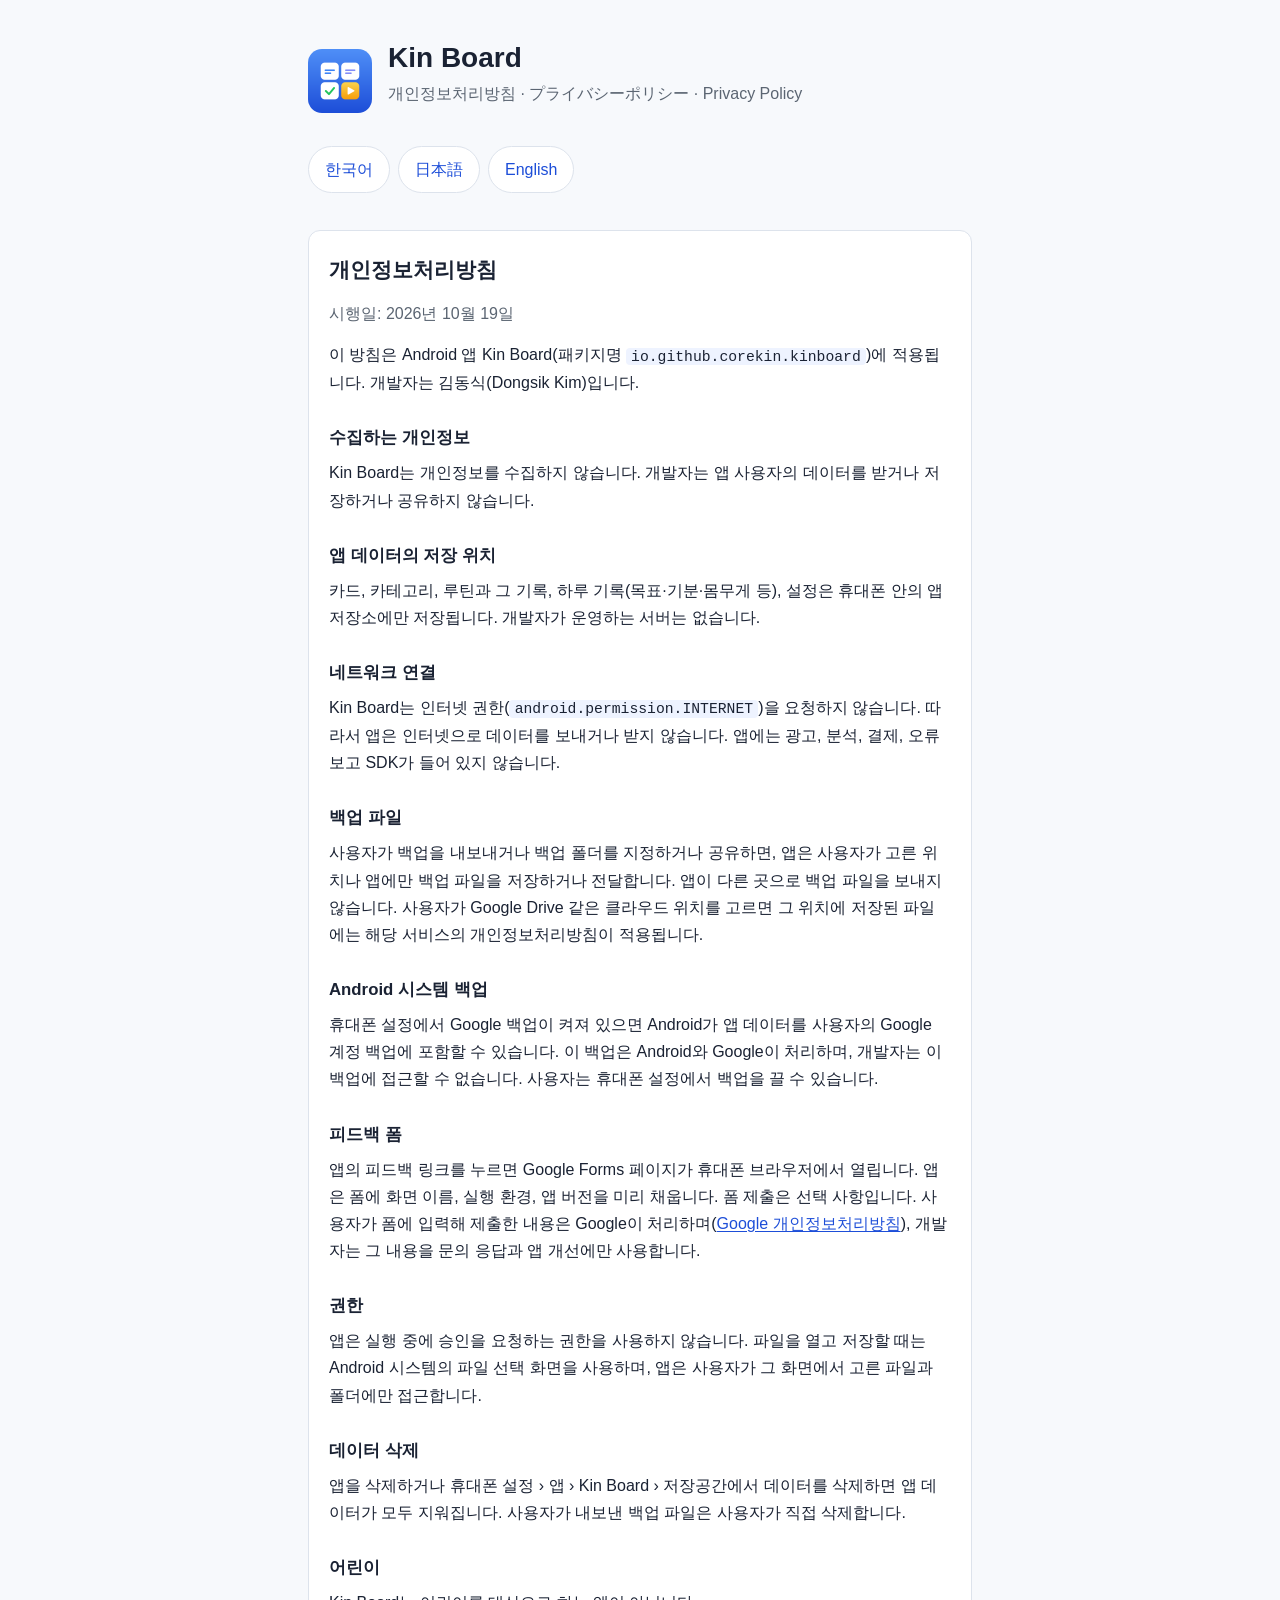
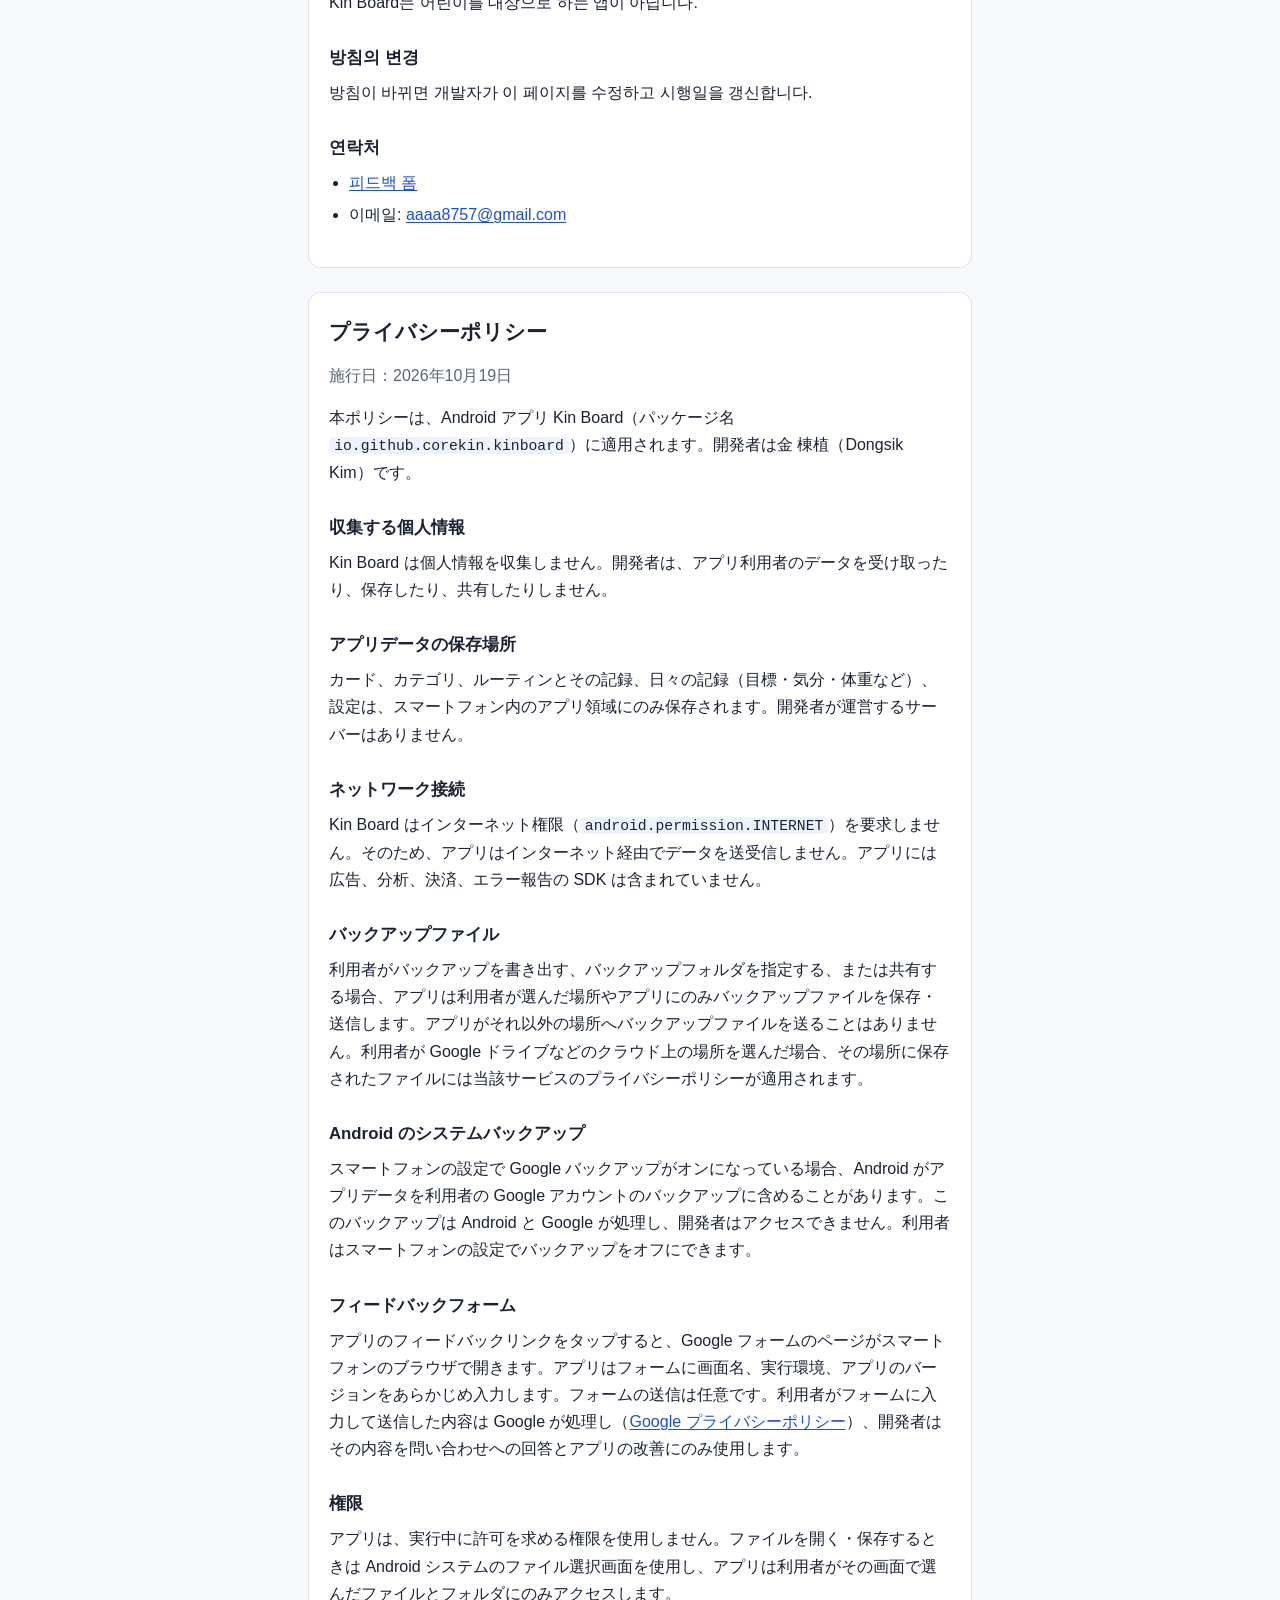
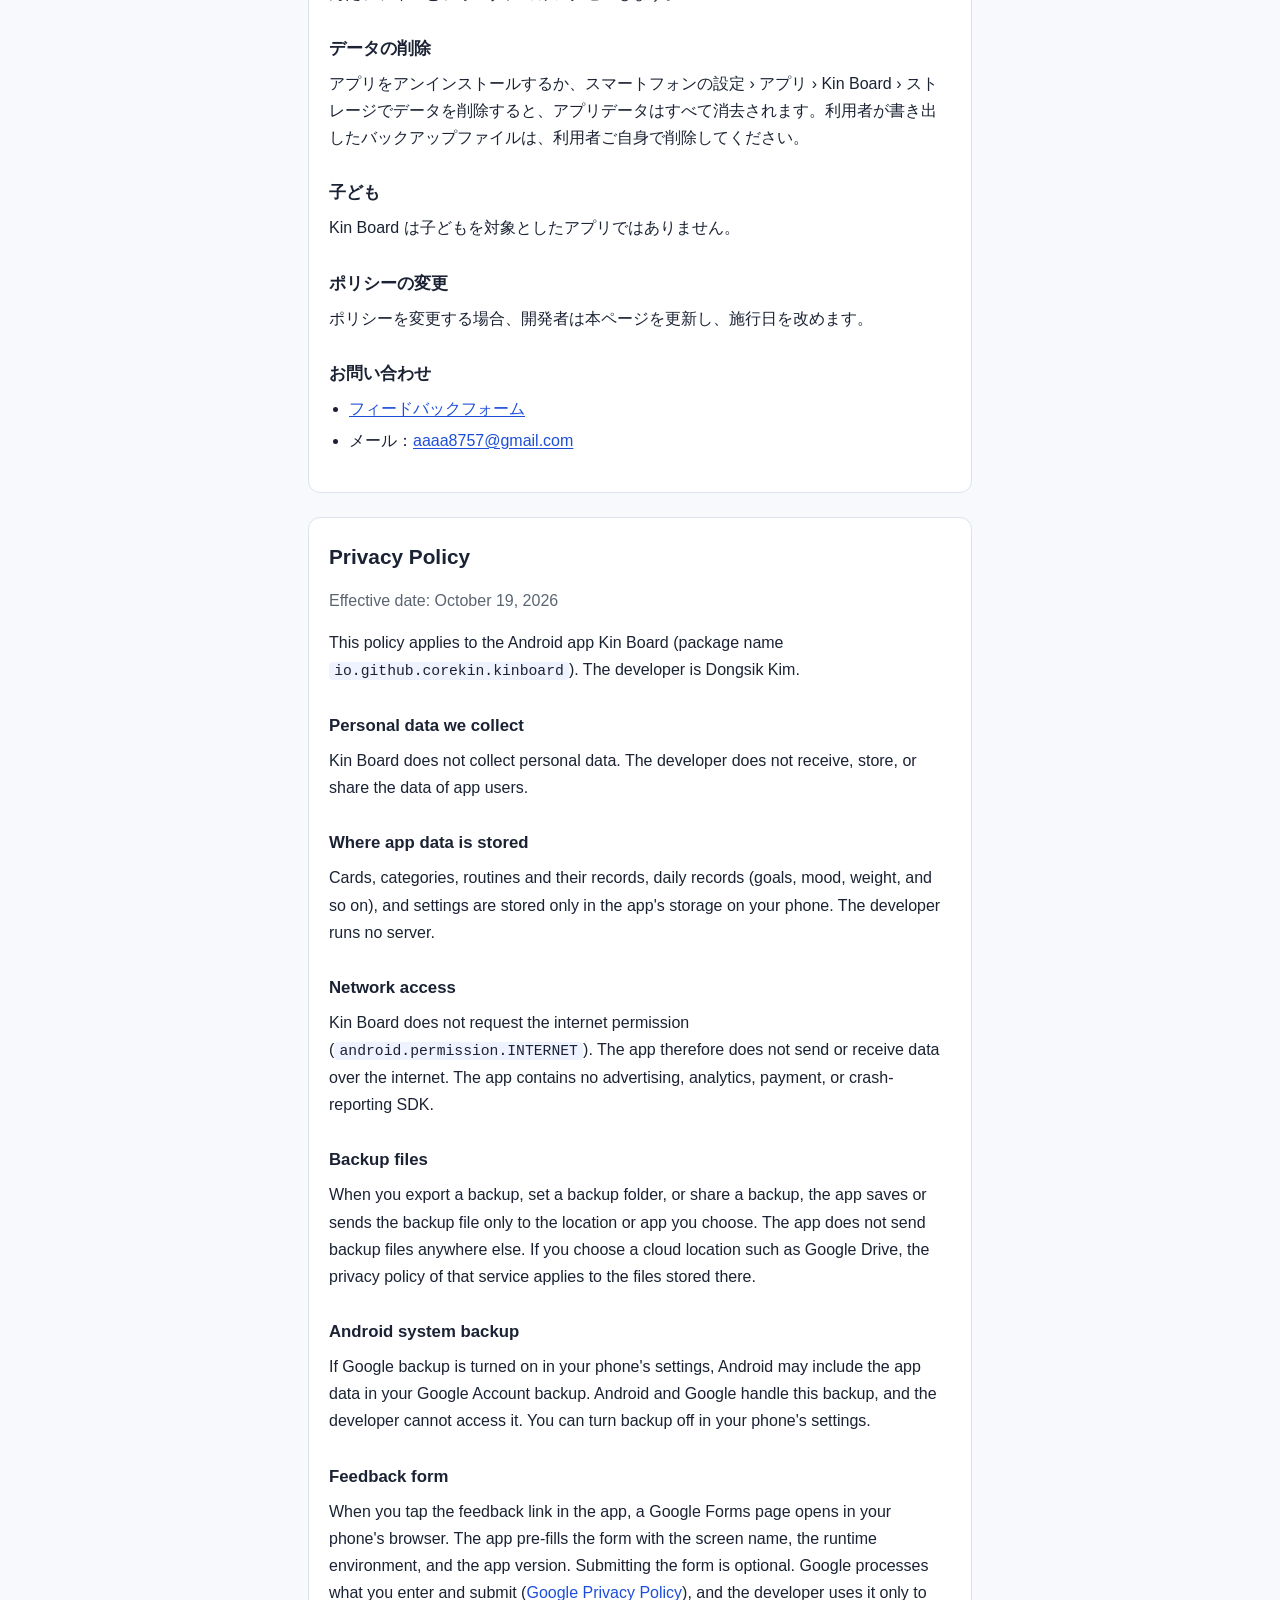
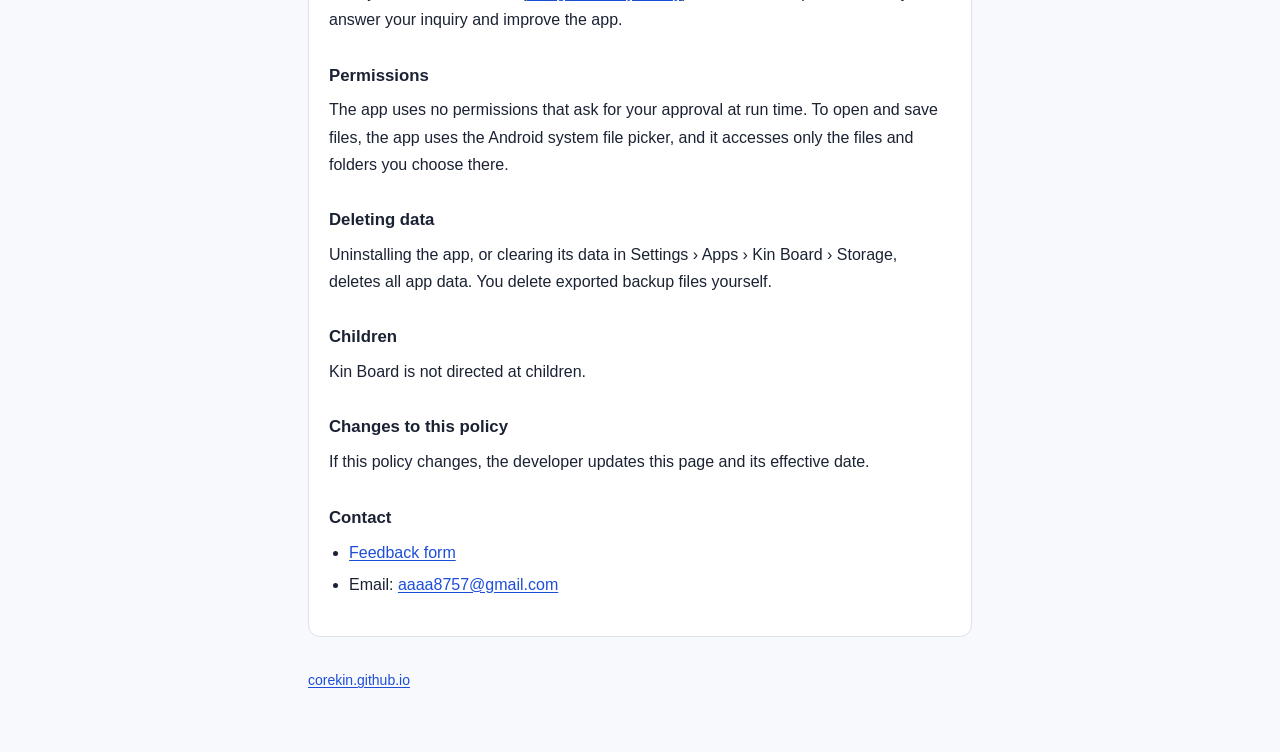
==== kinboard/privacy/index.html @ d9861adb "feat: 소개 페이지와 Kin Board 개인정보처리방침 추가" ====
<!doctype html>
<html lang="ko">
<head>
  <meta charset="utf-8">
  <meta name="viewport" content="width=device-width, initial-scale=1">
  <title>Kin Board 개인정보처리방침 · プライバシーポリシー · Privacy Policy</title>
  <meta name="description" content="Kin Board Android 앱의 개인정보처리방침. Kin Board は個人情報を収集しません。Kin Board does not collect personal data.">
  <link rel="icon" href="../icon.png" type="image/png">
  <link rel="stylesheet" href="../../assets/style.css">
</head>
<body>
<main>
  <div class="header">
    <img src="../icon.png" alt="" width="64" height="64">
    <div>
      <h1>Kin Board</h1>
      <p class="muted">개인정보처리방침 · プライバシーポリシー · Privacy Policy</p>
    </div>
  </div>

  <nav aria-label="Language">
    <ul class="lang-nav">
      <li><a href="#ko" lang="ko">한국어</a></li>
      <li><a href="#ja" lang="ja">日本語</a></li>
      <li><a href="#en" lang="en">English</a></li>
    </ul>
  </nav>

  <!-- 한국어 -->
  <section id="ko" lang="ko" class="card" aria-labelledby="ko-title">
    <h2 id="ko-title">개인정보처리방침</h2>
    <p class="muted">시행일: 2026년 10월 19일</p>
    <p>이 방침은 Android 앱 Kin Board(패키지명 <code>io.github.corekin.kinboard</code>)에 적용됩니다. 개발자는 김동식(Dongsik Kim)입니다.</p>

    <h3>수집하는 개인정보</h3>
    <p>Kin Board는 개인정보를 수집하지 않습니다. 개발자는 앱 사용자의 데이터를 받거나 저장하거나 공유하지 않습니다.</p>

    <h3>앱 데이터의 저장 위치</h3>
    <p>카드, 카테고리, 루틴과 그 기록, 하루 기록(목표·기분·몸무게 등), 설정은 휴대폰 안의 앱 저장소에만 저장됩니다. 개발자가 운영하는 서버는 없습니다.</p>

    <h3>네트워크 연결</h3>
    <p>Kin Board는 인터넷 권한(<code>android.permission.INTERNET</code>)을 요청하지 않습니다. 따라서 앱은 인터넷으로 데이터를 보내거나 받지 않습니다. 앱에는 광고, 분석, 결제, 오류 보고 SDK가 들어 있지 않습니다.</p>

    <h3>백업 파일</h3>
    <p>사용자가 백업을 내보내거나 백업 폴더를 지정하거나 공유하면, 앱은 사용자가 고른 위치나 앱에만 백업 파일을 저장하거나 전달합니다. 앱이 다른 곳으로 백업 파일을 보내지 않습니다. 사용자가 Google Drive 같은 클라우드 위치를 고르면 그 위치에 저장된 파일에는 해당 서비스의 개인정보처리방침이 적용됩니다.</p>

    <h3>Android 시스템 백업</h3>
    <p>휴대폰 설정에서 Google 백업이 켜져 있으면 Android가 앱 데이터를 사용자의 Google 계정 백업에 포함할 수 있습니다. 이 백업은 Android와 Google이 처리하며, 개발자는 이 백업에 접근할 수 없습니다. 사용자는 휴대폰 설정에서 백업을 끌 수 있습니다.</p>

    <h3>피드백 폼</h3>
    <p>앱의 피드백 링크를 누르면 Google Forms 페이지가 휴대폰 브라우저에서 열립니다. 앱은 폼에 화면 이름, 실행 환경, 앱 버전을 미리 채웁니다. 폼 제출은 선택 사항입니다. 사용자가 폼에 입력해 제출한 내용은 Google이 처리하며(<a href="https://policies.google.com/privacy?hl=ko">Google 개인정보처리방침</a>), 개발자는 그 내용을 문의 응답과 앱 개선에만 사용합니다.</p>

    <h3>권한</h3>
    <p>앱은 실행 중에 승인을 요청하는 권한을 사용하지 않습니다. 파일을 열고 저장할 때는 Android 시스템의 파일 선택 화면을 사용하며, 앱은 사용자가 그 화면에서 고른 파일과 폴더에만 접근합니다.</p>

    <h3>데이터 삭제</h3>
    <p>앱을 삭제하거나 휴대폰 설정 › 앱 › Kin Board › 저장공간에서 데이터를 삭제하면 앱 데이터가 모두 지워집니다. 사용자가 내보낸 백업 파일은 사용자가 직접 삭제합니다.</p>

    <h3>어린이</h3>
    <p>Kin Board는 어린이를 대상으로 하는 앱이 아닙니다.</p>

    <h3>방침의 변경</h3>
    <p>방침이 바뀌면 개발자가 이 페이지를 수정하고 시행일을 갱신합니다.</p>

    <h3>연락처</h3>
    <ul>
      <li><a href="https://docs.google.com/forms/d/e/1FAIpQLSeiBFjtlhcaIWv4S1FbxVKubT2JZMZTkEMV3D51VIZy5D1zAQ/viewform">피드백 폼</a></li>
      <li>이메일: <a href="mailto:aaaa8757@gmail.com">aaaa8757@gmail.com</a></li>
    </ul>
  </section>

  <!-- 日本語 -->
  <section id="ja" lang="ja" class="card" aria-labelledby="ja-title">
    <h2 id="ja-title">プライバシーポリシー</h2>
    <p class="muted">施行日：2026年10月19日</p>
    <p>本ポリシーは、Android アプリ Kin Board（パッケージ名 <code>io.github.corekin.kinboard</code>）に適用されます。開発者は金 棟植（Dongsik Kim）です。</p>

    <h3>収集する個人情報</h3>
    <p>Kin Board は個人情報を収集しません。開発者は、アプリ利用者のデータを受け取ったり、保存したり、共有したりしません。</p>

    <h3>アプリデータの保存場所</h3>
    <p>カード、カテゴリ、ルーティンとその記録、日々の記録（目標・気分・体重など）、設定は、スマートフォン内のアプリ領域にのみ保存されます。開発者が運営するサーバーはありません。</p>

    <h3>ネットワーク接続</h3>
    <p>Kin Board はインターネット権限（<code>android.permission.INTERNET</code>）を要求しません。そのため、アプリはインターネット経由でデータを送受信しません。アプリには広告、分析、決済、エラー報告の SDK は含まれていません。</p>

    <h3>バックアップファイル</h3>
    <p>利用者がバックアップを書き出す、バックアップフォルダを指定する、または共有する場合、アプリは利用者が選んだ場所やアプリにのみバックアップファイルを保存・送信します。アプリがそれ以外の場所へバックアップファイルを送ることはありません。利用者が Google ドライブなどのクラウド上の場所を選んだ場合、その場所に保存されたファイルには当該サービスのプライバシーポリシーが適用されます。</p>

    <h3>Android のシステムバックアップ</h3>
    <p>スマートフォンの設定で Google バックアップがオンになっている場合、Android がアプリデータを利用者の Google アカウントのバックアップに含めることがあります。このバックアップは Android と Google が処理し、開発者はアクセスできません。利用者はスマートフォンの設定でバックアップをオフにできます。</p>

    <h3>フィードバックフォーム</h3>
    <p>アプリのフィードバックリンクをタップすると、Google フォームのページがスマートフォンのブラウザで開きます。アプリはフォームに画面名、実行環境、アプリのバージョンをあらかじめ入力します。フォームの送信は任意です。利用者がフォームに入力して送信した内容は Google が処理し（<a href="https://policies.google.com/privacy?hl=ja">Google プライバシーポリシー</a>）、開発者はその内容を問い合わせへの回答とアプリの改善にのみ使用します。</p>

    <h3>権限</h3>
    <p>アプリは、実行中に許可を求める権限を使用しません。ファイルを開く・保存するときは Android システムのファイル選択画面を使用し、アプリは利用者がその画面で選んだファイルとフォルダにのみアクセスします。</p>

    <h3>データの削除</h3>
    <p>アプリをアンインストールするか、スマートフォンの設定 › アプリ › Kin Board › ストレージでデータを削除すると、アプリデータはすべて消去されます。利用者が書き出したバックアップファイルは、利用者ご自身で削除してください。</p>

    <h3>子ども</h3>
    <p>Kin Board は子どもを対象としたアプリではありません。</p>

    <h3>ポリシーの変更</h3>
    <p>ポリシーを変更する場合、開発者は本ページを更新し、施行日を改めます。</p>

    <h3>お問い合わせ</h3>
    <ul>
      <li><a href="https://docs.google.com/forms/d/e/1FAIpQLSczFPne2kFOoCJp1mw9e4lbrOm-k9Mgw_s1NN1mNrB_RRFHoA/viewform">フィードバックフォーム</a></li>
      <li>メール：<a href="mailto:aaaa8757@gmail.com">aaaa8757@gmail.com</a></li>
    </ul>
  </section>

  <!-- English -->
  <section id="en" lang="en" class="card" aria-labelledby="en-title">
    <h2 id="en-title">Privacy Policy</h2>
    <p class="muted">Effective date: October 19, 2026</p>
    <p>This policy applies to the Android app Kin Board (package name <code>io.github.corekin.kinboard</code>). The developer is Dongsik Kim.</p>

    <h3>Personal data we collect</h3>
    <p>Kin Board does not collect personal data. The developer does not receive, store, or share the data of app users.</p>

    <h3>Where app data is stored</h3>
    <p>Cards, categories, routines and their records, daily records (goals, mood, weight, and so on), and settings are stored only in the app's storage on your phone. The developer runs no server.</p>

    <h3>Network access</h3>
    <p>Kin Board does not request the internet permission (<code>android.permission.INTERNET</code>). The app therefore does not send or receive data over the internet. The app contains no advertising, analytics, payment, or crash-reporting SDK.</p>

    <h3>Backup files</h3>
    <p>When you export a backup, set a backup folder, or share a backup, the app saves or sends the backup file only to the location or app you choose. The app does not send backup files anywhere else. If you choose a cloud location such as Google Drive, the privacy policy of that service applies to the files stored there.</p>

    <h3>Android system backup</h3>
    <p>If Google backup is turned on in your phone's settings, Android may include the app data in your Google Account backup. Android and Google handle this backup, and the developer cannot access it. You can turn backup off in your phone's settings.</p>

    <h3>Feedback form</h3>
    <p>When you tap the feedback link in the app, a Google Forms page opens in your phone's browser. The app pre-fills the form with the screen name, the runtime environment, and the app version. Submitting the form is optional. Google processes what you enter and submit (<a href="https://policies.google.com/privacy?hl=en">Google Privacy Policy</a>), and the developer uses it only to answer your inquiry and improve the app.</p>

    <h3>Permissions</h3>
    <p>The app uses no permissions that ask for your approval at run time. To open and save files, the app uses the Android system file picker, and it accesses only the files and folders you choose there.</p>

    <h3>Deleting data</h3>
    <p>Uninstalling the app, or clearing its data in Settings › Apps › Kin Board › Storage, deletes all app data. You delete exported backup files yourself.</p>

    <h3>Children</h3>
    <p>Kin Board is not directed at children.</p>

    <h3>Changes to this policy</h3>
    <p>If this policy changes, the developer updates this page and its effective date.</p>

    <h3>Contact</h3>
    <ul>
      <li><a href="https://docs.google.com/forms/d/e/1FAIpQLSff7DGyqp_efyVPAy9jQ1seKh8NtRfLIDvKUKeZZEjJ_sYDdg/viewform">Feedback form</a></li>
      <li>Email: <a href="mailto:aaaa8757@gmail.com">aaaa8757@gmail.com</a></li>
    </ul>
  </section>

  <footer>
    <a href="../../">corekin.github.io</a>
  </footer>
</main>
</body>
</html>
---- assets/style.css ----
/* corekin.github.io 공통 스타일. 외부 폰트·스크립트 없이 시스템 폰트만 쓴다. */
:root {
  --bg: #f7f9fc;
  --surface: #ffffff;
  --text: #1a2233;
  --muted: #5b6572;
  --line: #dde3ec;
  --brand: #1d4ed8;
  --brand-soft: #eef3ff;
  color-scheme: light dark;
}

@media (prefers-color-scheme: dark) {
  :root {
    --bg: #0a1222;
    --surface: #152039;
    --text: #e6ebf5;
    --muted: #a3afc2;
    --line: #24324f;
    --brand: #93b4ff;
    --brand-soft: #1b2a4a;
  }
}

* { box-sizing: border-box; }

html { -webkit-text-size-adjust: 100%; }

body {
  margin: 0;
  background: var(--bg);
  color: var(--text);
  font-family: -apple-system, BlinkMacSystemFont, "Segoe UI", "Apple SD Gothic Neo", "Noto Sans KR",
    "Hiragino Sans", "Noto Sans JP", Roboto, sans-serif;
  font-size: 16px;
  line-height: 1.7;
}

main {
  max-width: 44rem;
  margin: 0 auto;
  padding: 2.5rem 1.25rem 4rem;
}

a { color: var(--brand); text-underline-offset: 0.15em; }
a:focus-visible { outline: 2px solid var(--brand); outline-offset: 2px; border-radius: 2px; }

h1 { font-size: 1.75rem; line-height: 1.3; margin: 0 0 0.25rem; }
h2 { font-size: 1.3rem; line-height: 1.4; margin: 0 0 1rem; }
h3 { font-size: 1.05rem; margin: 1.75rem 0 0.4rem; }
p, ul { margin: 0 0 0.9rem; }
ul { padding-left: 1.25rem; }
li { margin-bottom: 0.3rem; }
code { font-size: 0.92em; background: var(--brand-soft); padding: 0.05em 0.35em; border-radius: 4px; }

.header { display: flex; align-items: center; gap: 1rem; margin-bottom: 1.5rem; }
.header img { width: 64px; height: 64px; border-radius: 14px; flex-shrink: 0; }
.muted { color: var(--muted); }

.lang-nav { display: flex; flex-wrap: wrap; gap: 0.5rem; margin: 0 0 2rem; padding: 0; list-style: none; }
.lang-nav a {
  display: inline-block;
  min-height: 44px;
  padding: 0.55rem 1rem;
  border: 1px solid var(--line);
  border-radius: 999px;
  background: var(--surface);
  text-decoration: none;
}

.card {
  background: var(--surface);
  border: 1px solid var(--line);
  border-radius: 12px;
  padding: 1.5rem 1.25rem;
  margin-bottom: 1.5rem;
}

.links { list-style: none; padding: 0; }
.links li { margin-bottom: 0.6rem; }

footer { margin-top: 2rem; font-size: 0.875rem; color: var(--muted); }
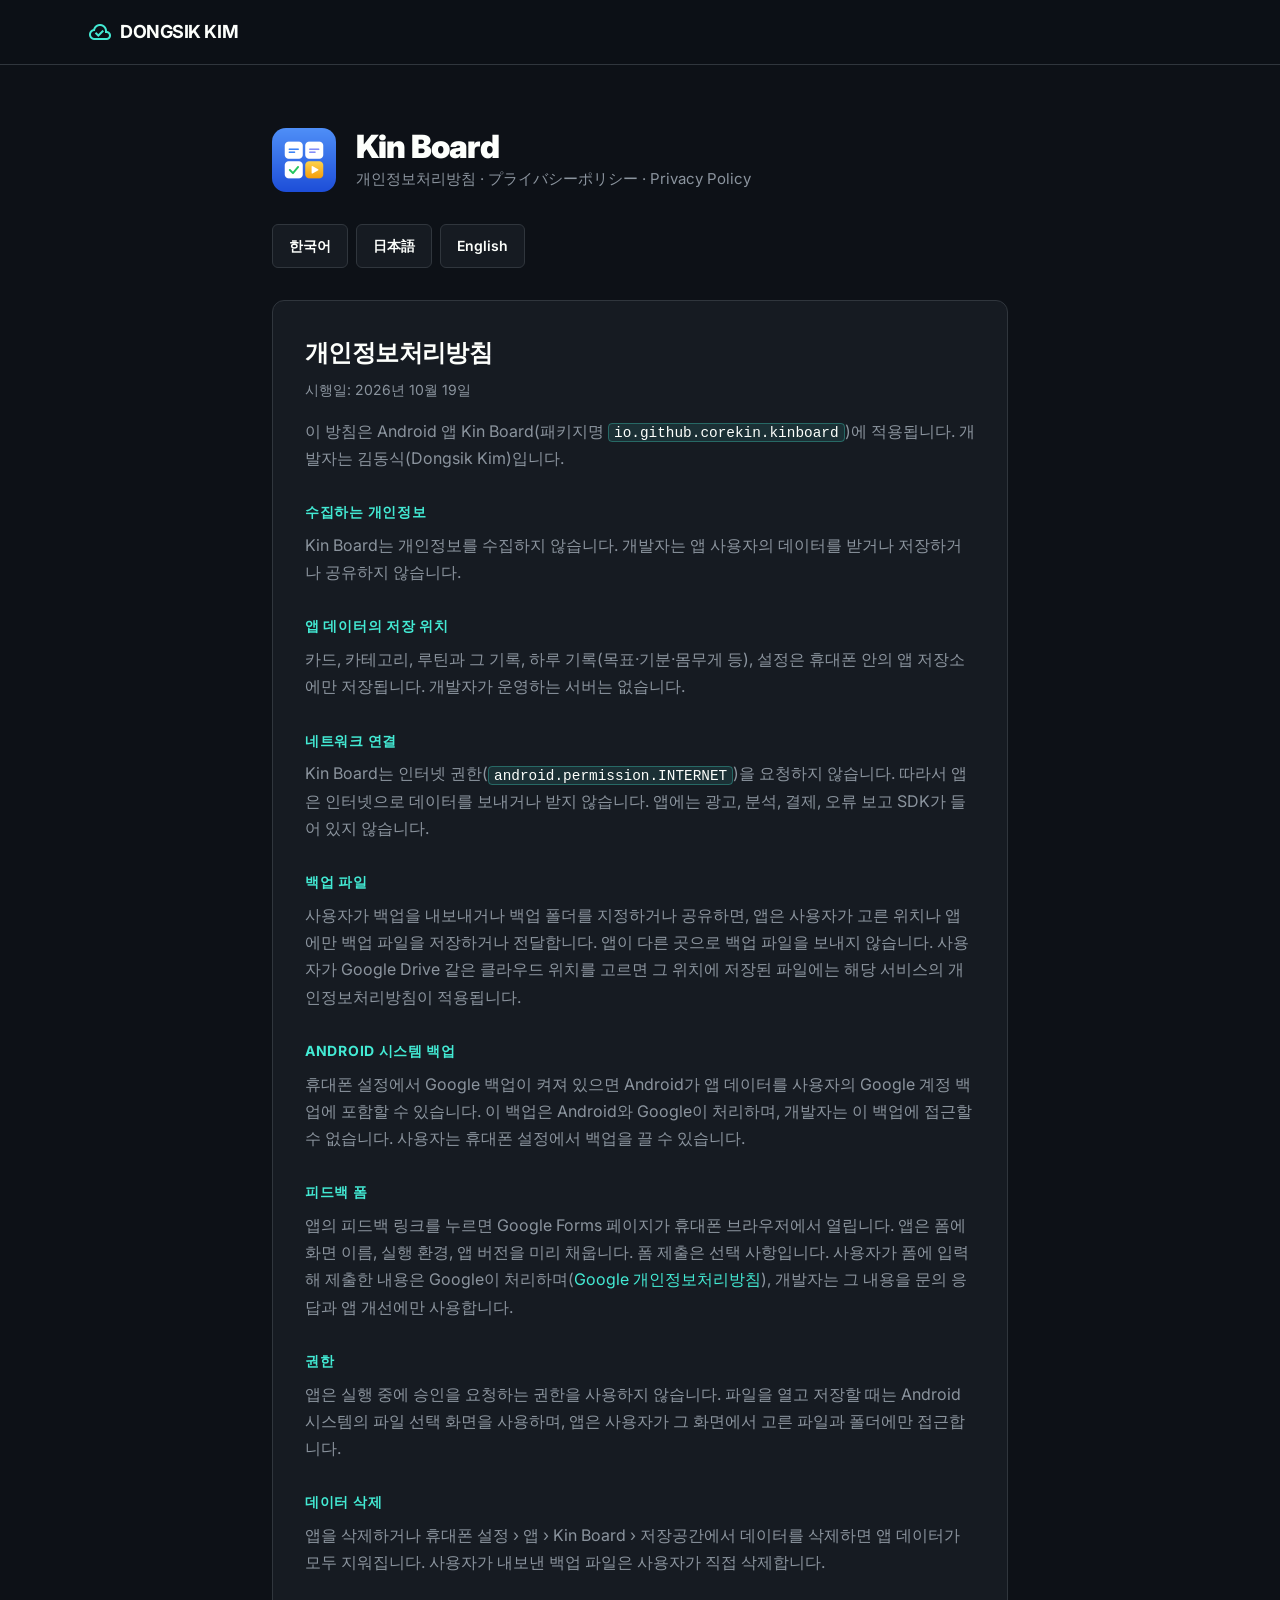
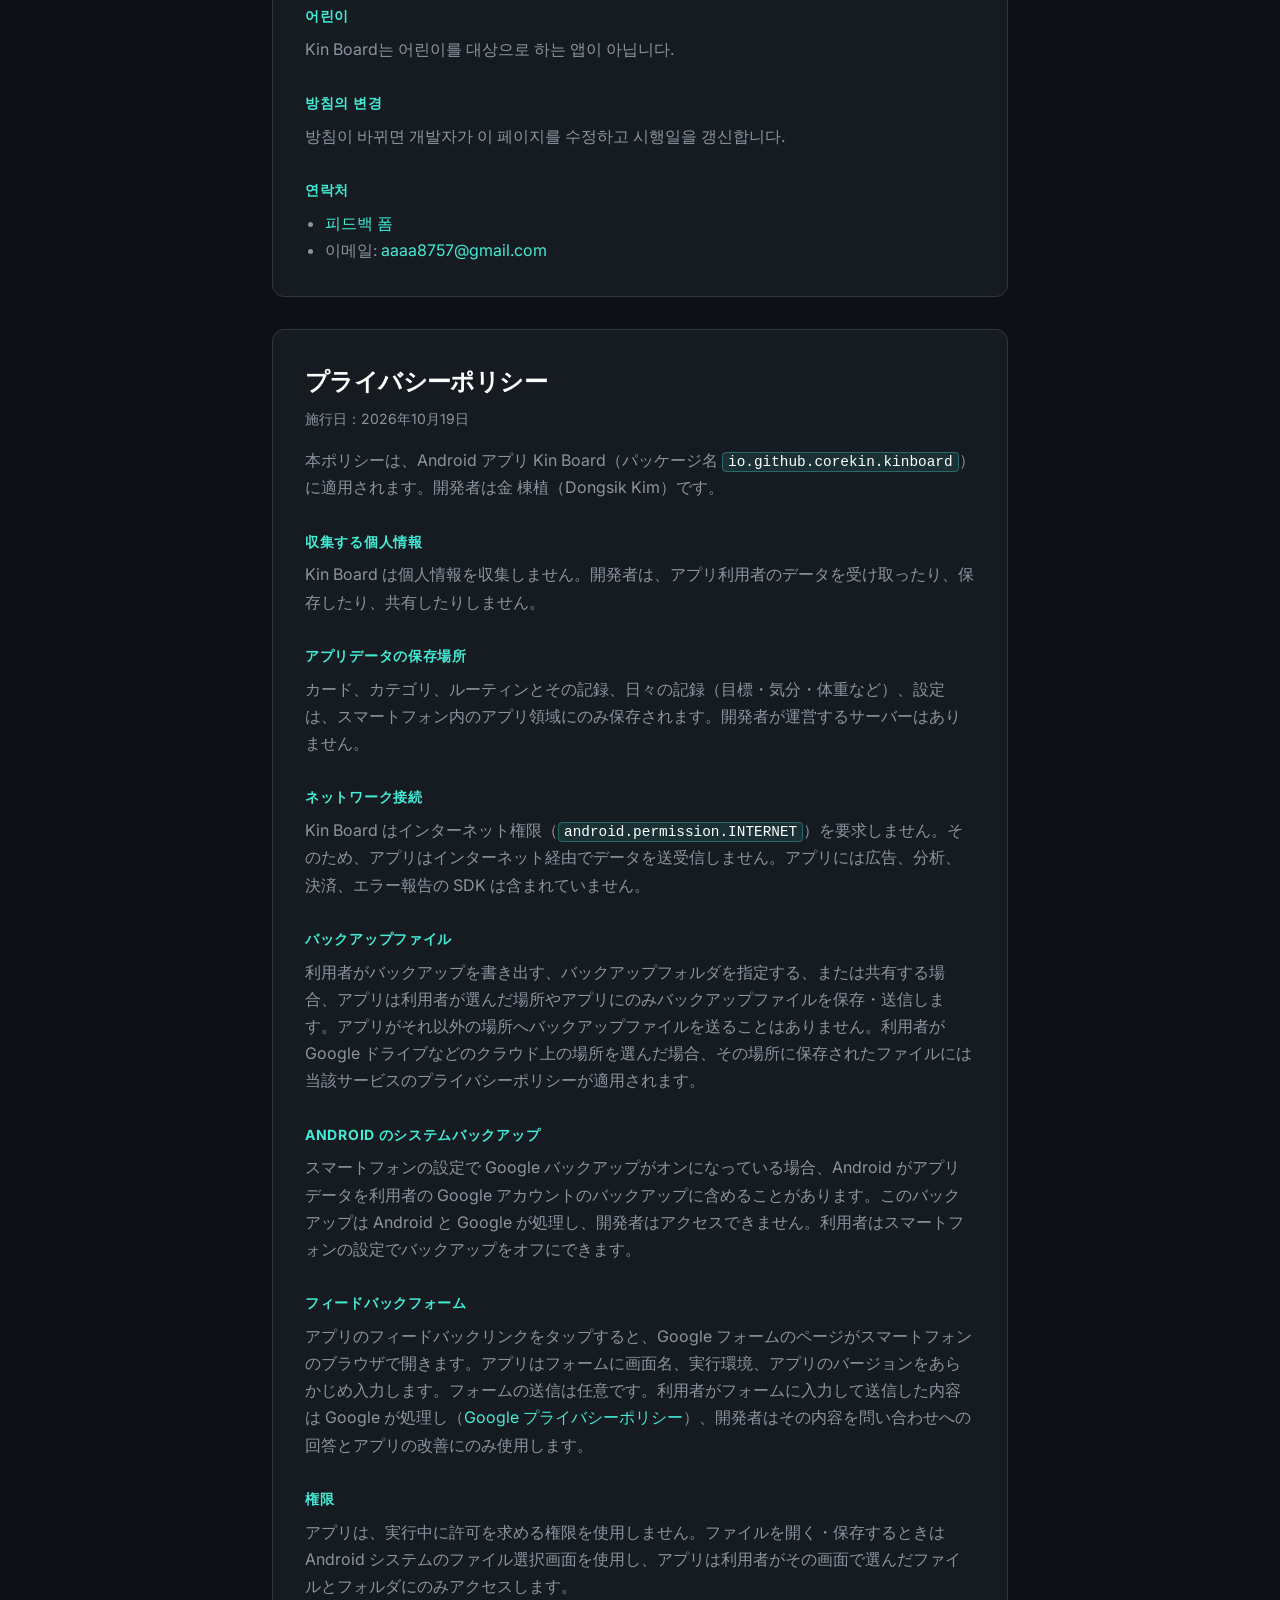
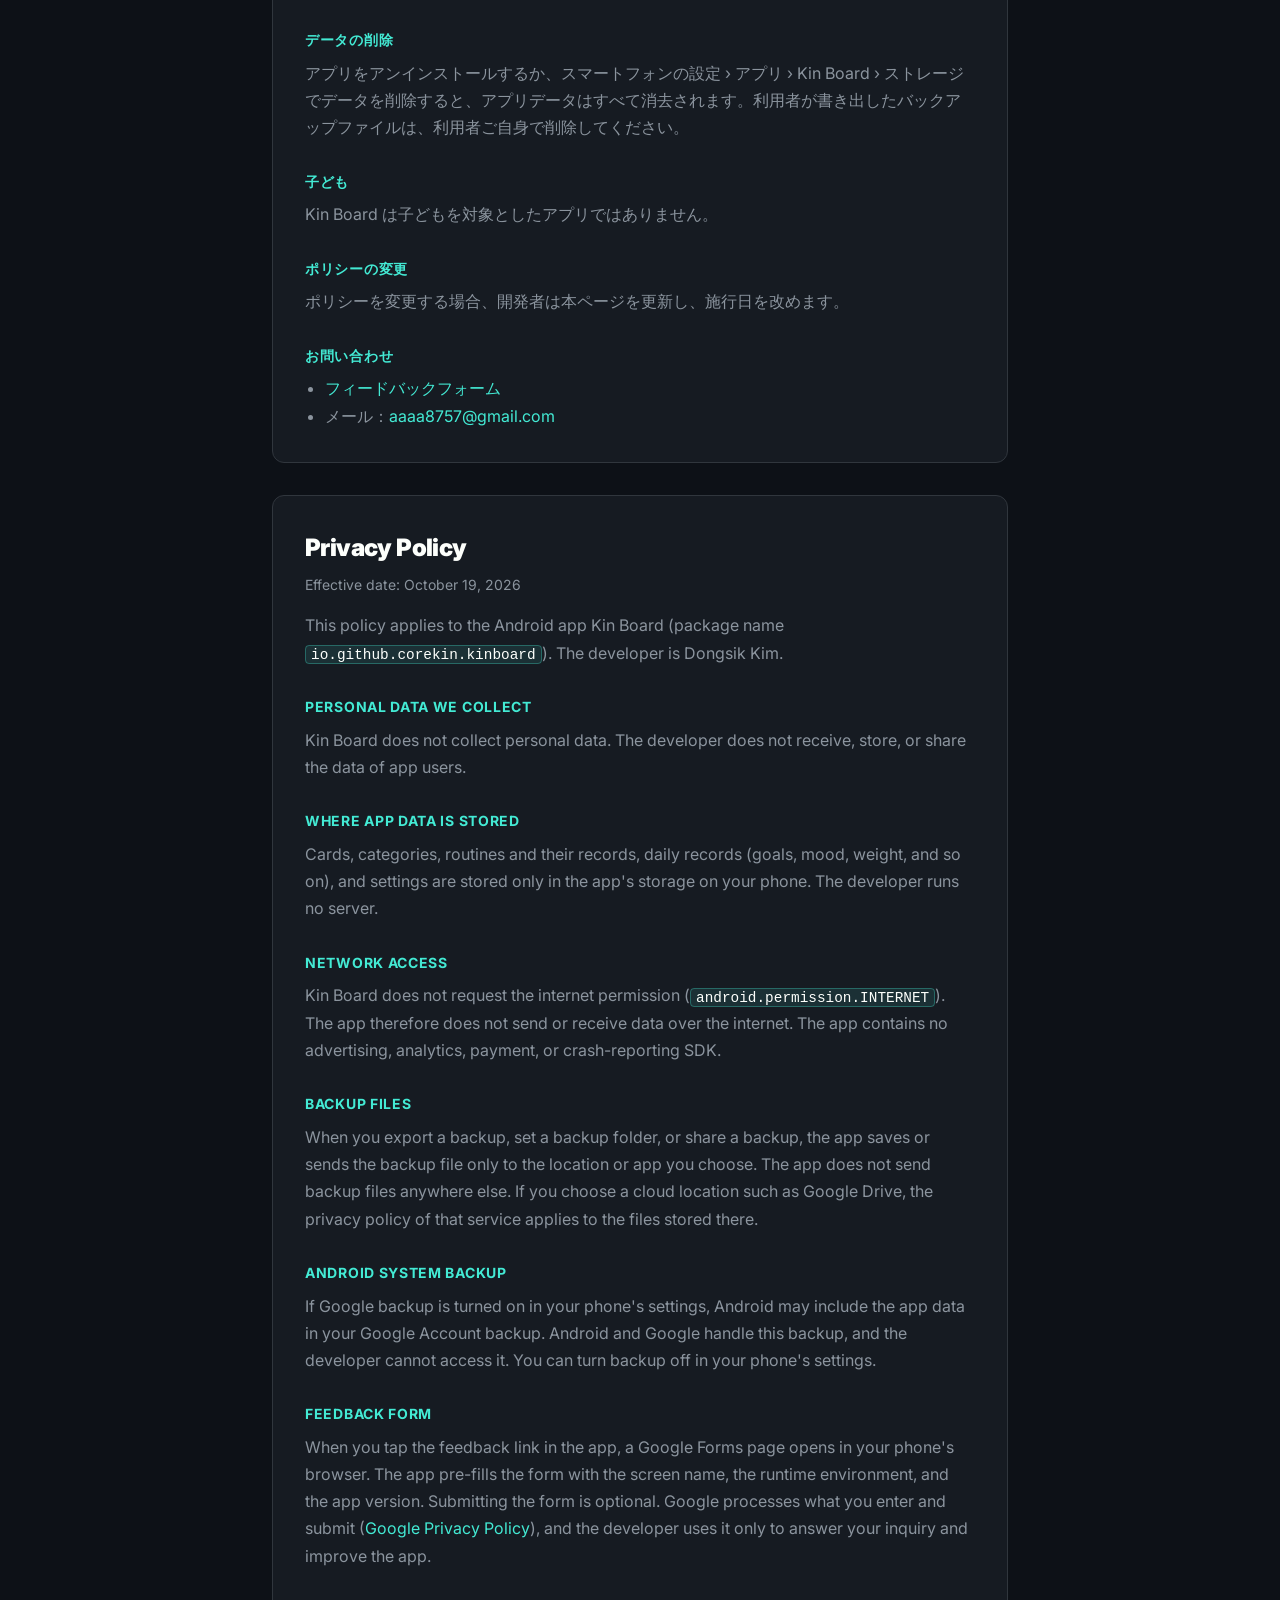
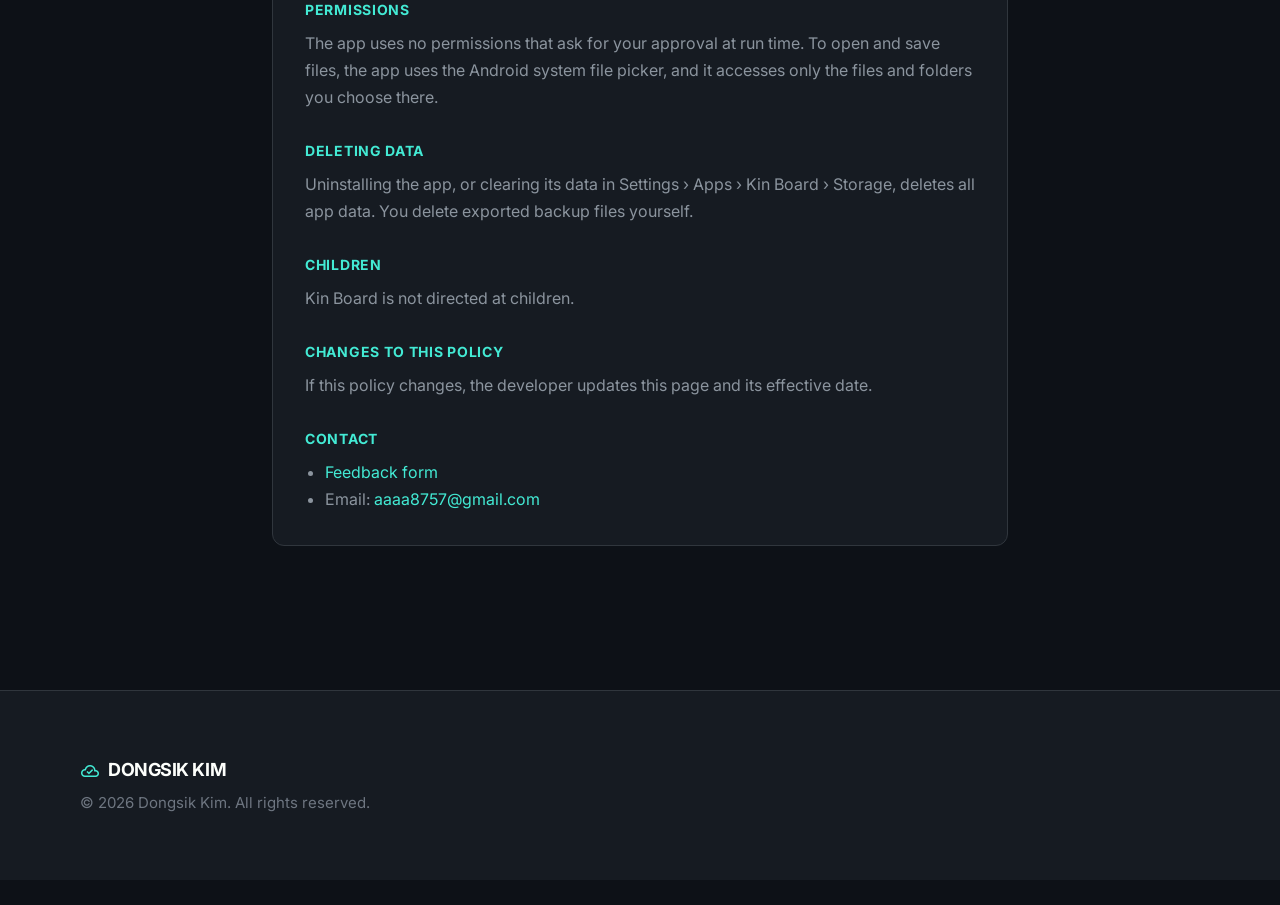
==== commit 0d4b4417: "feat: MyPortfolio 디자인·콘텐츠로 포트폴리오(en·ja·ko) 구성, 방침 페이지 스타일 통일" ====
--- a/kinboard/privacy/index.html
+++ b/kinboard/privacy/index.html
@@ -5,21 +5,34 @@
   <meta name="viewport" content="width=device-width, initial-scale=1">
   <title>Kin Board 개인정보처리방침 · プライバシーポリシー · Privacy Policy</title>
   <meta name="description" content="Kin Board Android 앱의 개인정보처리방침. Kin Board は個人情報を収集しません。Kin Board does not collect personal data.">
-  <link rel="icon" href="../icon.png" type="image/png">
-  <link rel="stylesheet" href="../../assets/style.css">
+  <link rel="canonical" href="https://corekin.github.io/kinboard/privacy/">
+  <link rel="icon" href="/kinboard/icon.png" type="image/png">
+  <link rel="preconnect" href="https://fonts.googleapis.com">
+  <link rel="preconnect" href="https://fonts.gstatic.com" crossorigin>
+  <link rel="stylesheet" href="https://fonts.googleapis.com/css2?family=Inter:wght@400;500;600;700;800;900&amp;display=swap">
+  <link rel="stylesheet" href="https://fonts.googleapis.com/css2?family=Material+Symbols+Outlined:opsz,wght,FILL,GRAD@24,400,0,0&amp;icon_names=cloud_done&amp;display=block">
+  <link rel="stylesheet" href="/assets/style.css">
 </head>
-<body>
-<main>
-  <div class="header">
-    <img src="../icon.png" alt="" width="64" height="64">
+<body id="top">
+<a class="skip-link" href="#main">Skip to content</a>
+<nav class="fixed-nav" aria-label="Main">
+  <div class="nav-container">
+    <a href="/" class="nav-brand"><span class="material-symbols-outlined" aria-hidden="true">cloud_done</span><span class="brand-name">DONGSIK KIM</span></a>
+  </div>
+</nav>
+
+<main id="main" class="policy">
+  <div class="container policy-container">
+  <div class="policy-header">
+    <img src="/kinboard/icon.png" alt="" width="64" height="64">
     <div>
-      <h1>Kin Board</h1>
-      <p class="muted">개인정보처리방침 · プライバシーポリシー · Privacy Policy</p>
+      <h1 class="policy-title">Kin Board</h1>
+      <p class="policy-subtitle">개인정보처리방침 · プライバシーポリシー · Privacy Policy</p>
     </div>
   </div>
 
   <nav aria-label="Language">
-    <ul class="lang-nav">
+    <ul class="policy-langs">
       <li><a href="#ko" lang="ko">한국어</a></li>
       <li><a href="#ja" lang="ja">日本語</a></li>
       <li><a href="#en" lang="en">English</a></li>
@@ -27,9 +40,9 @@
   </nav>
 
   <!-- 한국어 -->
-  <section id="ko" lang="ko" class="card" aria-labelledby="ko-title">
+  <section id="ko" lang="ko" class="card policy-card" aria-labelledby="ko-title">
     <h2 id="ko-title">개인정보처리방침</h2>
-    <p class="muted">시행일: 2026년 10월 19일</p>
+    <p class="policy-date">시행일: 2026년 10월 19일</p>
     <p>이 방침은 Android 앱 Kin Board(패키지명 <code>io.github.corekin.kinboard</code>)에 적용됩니다. 개발자는 김동식(Dongsik Kim)입니다.</p>
 
     <h3>수집하는 개인정보</h3>
@@ -70,9 +83,9 @@
   </section>
 
   <!-- 日本語 -->
-  <section id="ja" lang="ja" class="card" aria-labelledby="ja-title">
+  <section id="ja" lang="ja" class="card policy-card" aria-labelledby="ja-title">
     <h2 id="ja-title">プライバシーポリシー</h2>
-    <p class="muted">施行日：2026年10月19日</p>
+    <p class="policy-date">施行日：2026年10月19日</p>
     <p>本ポリシーは、Android アプリ Kin Board（パッケージ名 <code>io.github.corekin.kinboard</code>）に適用されます。開発者は金 棟植（Dongsik Kim）です。</p>
 
     <h3>収集する個人情報</h3>
@@ -113,9 +126,9 @@
   </section>
 
   <!-- English -->
-  <section id="en" lang="en" class="card" aria-labelledby="en-title">
+  <section id="en" lang="en" class="card policy-card" aria-labelledby="en-title">
     <h2 id="en-title">Privacy Policy</h2>
-    <p class="muted">Effective date: October 19, 2026</p>
+    <p class="policy-date">Effective date: October 19, 2026</p>
     <p>This policy applies to the Android app Kin Board (package name <code>io.github.corekin.kinboard</code>). The developer is Dongsik Kim.</p>
 
     <h3>Personal data we collect</h3>
@@ -155,9 +168,14 @@
     </ul>
   </section>
 
-  <footer>
-    <a href="../../">corekin.github.io</a>
-  </footer>
+  </div>
 </main>
+
+<footer class="footer">
+  <div class="container">
+    <div class="footer-brand"><span class="material-symbols-outlined" aria-hidden="true">cloud_done</span><a href="/" class="brand-name footer-home">DONGSIK KIM</a></div>
+    <p class="footer-copy">© 2026 Dongsik Kim. All rights reserved.</p>
+  </div>
+</footer>
 </body>
 </html>
--- a/assets/style.css
+++ b/assets/style.css
@@ -1,82 +1,345 @@
-/* corekin.github.io 공통 스타일. 외부 폰트·스크립트 없이 시스템 폰트만 쓴다. */
+/* corekin.github.io 공통 스타일. MyPortfolio(Cybernetic Minimalism, 다크 전용)의 토큰·컴포넌트를 정적 HTML로 옮긴 것. */
 :root {
-  --bg: #f7f9fc;
-  --surface: #ffffff;
-  --text: #1a2233;
-  --muted: #5b6572;
-  --line: #dde3ec;
-  --brand: #1d4ed8;
-  --brand-soft: #eef3ff;
-  color-scheme: light dark;
-}
-
-@media (prefers-color-scheme: dark) {
-  :root {
-    --bg: #0a1222;
-    --surface: #152039;
-    --text: #e6ebf5;
-    --muted: #a3afc2;
-    --line: #24324f;
-    --brand: #93b4ff;
-    --brand-soft: #1b2a4a;
-  }
-}
-
-* { box-sizing: border-box; }
-
-html { -webkit-text-size-adjust: 100%; }
+  --bg-primary: #0D1117;
+  --bg-secondary: #161B22;
+  --bg-alt: #0b0e14;
+  --color-primary: #43EAD4;
+  --color-accent: #FDFFFC;
+  --text-primary: #FDFFFC;
+  --text-secondary: #8B949E;
+  --text-tertiary: #6E7681;
+  --glow-primary: rgba(67, 234, 212, 0.4);
+  --primary-05: rgba(67, 234, 212, 0.05);
+  --primary-10: rgba(67, 234, 212, 0.1);
+  --primary-30: rgba(67, 234, 212, 0.3);
+  --card-dark: #161B22;
+  --border-dark: #30363D;
+  color-scheme: dark;
+}
+
+* { margin: 0; padding: 0; box-sizing: border-box; }
+
+html { scroll-behavior: smooth; -webkit-text-size-adjust: 100%; }
 
 body {
-  margin: 0;
-  background: var(--bg);
-  color: var(--text);
-  font-family: -apple-system, BlinkMacSystemFont, "Segoe UI", "Apple SD Gothic Neo", "Noto Sans KR",
-    "Hiragino Sans", "Noto Sans JP", Roboto, sans-serif;
+  font-family: 'Inter', -apple-system, BlinkMacSystemFont, 'Segoe UI', 'Roboto', 'Apple SD Gothic Neo', 'Noto Sans KR',
+    'Hiragino Sans', 'Noto Sans JP', 'Helvetica Neue', sans-serif;
+  -webkit-font-smoothing: antialiased;
+  -moz-osx-font-smoothing: grayscale;
+  background-color: var(--bg-primary);
+  color: var(--text-primary);
+  min-height: 100vh;
   font-size: 16px;
   line-height: 1.7;
 }
 
-main {
-  max-width: 44rem;
-  margin: 0 auto;
-  padding: 2.5rem 1.25rem 4rem;
-}
-
-a { color: var(--brand); text-underline-offset: 0.15em; }
-a:focus-visible { outline: 2px solid var(--brand); outline-offset: 2px; border-radius: 2px; }
-
-h1 { font-size: 1.75rem; line-height: 1.3; margin: 0 0 0.25rem; }
-h2 { font-size: 1.3rem; line-height: 1.4; margin: 0 0 1rem; }
-h3 { font-size: 1.05rem; margin: 1.75rem 0 0.4rem; }
-p, ul { margin: 0 0 0.9rem; }
-ul { padding-left: 1.25rem; }
-li { margin-bottom: 0.3rem; }
-code { font-size: 0.92em; background: var(--brand-soft); padding: 0.05em 0.35em; border-radius: 4px; }
-
-.header { display: flex; align-items: center; gap: 1rem; margin-bottom: 1.5rem; }
-.header img { width: 64px; height: 64px; border-radius: 14px; flex-shrink: 0; }
-.muted { color: var(--muted); }
-
-.lang-nav { display: flex; flex-wrap: wrap; gap: 0.5rem; margin: 0 0 2rem; padding: 0; list-style: none; }
-.lang-nav a {
+.material-symbols-outlined {
+  font-family: 'Material Symbols Outlined';
+  font-weight: normal;
+  font-style: normal;
+  font-size: 24px;
+  line-height: 1;
+  letter-spacing: normal;
+  text-transform: none;
   display: inline-block;
-  min-height: 44px;
-  padding: 0.55rem 1rem;
-  border: 1px solid var(--line);
-  border-radius: 999px;
-  background: var(--surface);
-  text-decoration: none;
-}
+  white-space: nowrap;
+  word-wrap: normal;
+  direction: ltr;
+  -webkit-font-feature-settings: 'liga';
+  font-feature-settings: 'liga';
+  -webkit-font-smoothing: antialiased;
+  /* 폰트가 로드되기 전 리거처 문자열이 레이아웃을 밀지 않게 한다 */
+  overflow: hidden;
+  flex-shrink: 0;
+}
+
+a, button { transition: all 0.3s ease; }
+
+a { color: var(--color-primary); text-decoration: none; }
+a:hover { color: var(--color-primary); text-shadow: 0 0 10px var(--glow-primary); }
+a:focus-visible, summary:focus-visible { outline: 2px solid var(--color-primary); outline-offset: 2px; border-radius: 4px; }
+
+@media (prefers-reduced-motion: reduce) {
+  *, *::before, *::after {
+    animation-duration: 0.01ms !important;
+    animation-iteration-count: 1 !important;
+    transition-duration: 0.01ms !important;
+    scroll-behavior: auto !important;
+  }
+}
+
+.container { width: 100%; max-width: 1152px; margin: 0 auto; padding: 16px; }
+
+.skip-link {
+  position: absolute; left: -9999px; top: 0; z-index: 100;
+  background: var(--color-primary); color: var(--bg-primary); padding: 0.5rem 1rem; font-weight: 700;
+}
+.skip-link:focus { left: 1rem; top: 0.5rem; }
+
+/* ---------- Nav ---------- */
+.fixed-nav {
+  position: fixed; top: 0; left: 0; right: 0; z-index: 50;
+  background-color: rgba(13, 17, 23, 0.9);
+  -webkit-backdrop-filter: blur(12px);
+  backdrop-filter: blur(12px);
+  border-bottom: 1px solid var(--border-dark);
+}
+.nav-container {
+  max-width: 1152px; margin: 0 auto; height: 4rem;
+  display: flex; align-items: center; justify-content: space-between; padding: 0 1.5rem;
+}
+.nav-brand { display: flex; align-items: center; gap: 0.5rem; color: inherit; height: 100%; }
+.nav-brand:hover { opacity: 0.8; color: inherit; text-shadow: none; }
+.nav-brand .material-symbols-outlined { color: var(--color-primary); font-size: 1.5rem; }
+.brand-name { font-weight: 700; font-size: 1.125rem; letter-spacing: -0.025em; }
+.nav-links { display: none; align-items: center; gap: 2rem; height: 100%; }
+@media (min-width: 960px) { .nav-links { display: flex; } }
+.nav-link {
+  font-size: 0.875rem; font-weight: 500; color: var(--text-primary);
+  display: flex; align-items: center; height: 100%; position: relative;
+}
+.nav-link:hover { color: var(--color-primary); text-shadow: none; }
+.nav-actions { display: flex; align-items: center; gap: 1rem; height: 100%; }
+
+/* 언어 선택: <details> 드롭다운 (JS 없이 동작) */
+.lang-menu { position: relative; }
+.lang-menu summary {
+  list-style: none; cursor: pointer;
+  display: flex; align-items: center; gap: 0.25rem; min-height: 44px;
+  background-color: var(--card-dark); border: 1px solid var(--border-dark); border-radius: 0.25rem;
+  padding: 0.375rem 0.75rem; color: var(--text-primary);
+}
+.lang-menu summary::-webkit-details-marker { display: none; }
+.lang-menu summary:hover { background-color: var(--border-dark); }
+.lang-menu summary .material-symbols-outlined { font-size: 1.25rem; }
+.lang-code { font-size: 0.75rem; font-weight: 700; letter-spacing: 0.05em; }
+.lang-list {
+  position: absolute; right: 0; top: calc(100% + 0.25rem); min-width: 9rem; list-style: none;
+  background-color: var(--card-dark); border: 1px solid var(--border-dark); border-radius: 0.375rem; padding: 0.25rem 0;
+}
+.lang-list a {
+  display: flex; align-items: center; min-height: 44px; padding: 0 1rem; color: var(--text-primary); font-size: 0.9375rem;
+}
+.lang-list a:hover, .lang-list a[aria-current="page"] { background-color: var(--border-dark); color: var(--color-primary); text-shadow: none; }
+
+main { padding-top: 4rem; display: block; }
+
+/* ---------- Hero ---------- */
+.hero-section { padding: 5rem 0 8rem; }
+.hero-content { display: flex; flex-direction: column; align-items: center; gap: 3rem; }
+@media (min-width: 768px) { .hero-content { flex-direction: row; gap: 4rem; } }
+@media (min-width: 960px) { .hero-content { gap: 6rem; } }
+.profile-wrapper { position: relative; flex-shrink: 0; }
+.profile-border-effect {
+  position: absolute; inset: 0; border: 2px solid var(--color-primary); border-radius: 0.75rem;
+  transform: translate(1rem, 1rem); z-index: 0; display: none;
+}
+@media (min-width: 768px) { .profile-border-effect { display: block; } }
+.profile-image-container {
+  width: 16rem; height: 16rem; background-color: var(--card-dark); border-radius: 0.75rem;
+  overflow: hidden; border: 1px solid var(--border-dark); position: relative; z-index: 10;
+}
+@media (min-width: 960px) { .profile-image-container { width: 20rem; height: 20rem; } }
+.profile-image { width: 100%; height: 100%; object-fit: cover; display: block; transition: transform 0.3s ease; }
+.profile-image:hover { transform: scale(1.02); }
+.hero-text { flex: 1; text-align: center; }
+@media (min-width: 768px) { .hero-text { text-align: left; } }
+.hero-subtitle {
+  color: var(--color-primary); font-weight: 700; letter-spacing: 0.1em; text-transform: uppercase;
+  font-size: 1rem; margin-bottom: 1rem;
+}
+@media (min-width: 960px) { .hero-subtitle { font-size: 1.125rem; } }
+.hero-title {
+  font-size: 2.5rem; font-weight: 700; margin-bottom: 1.5rem; letter-spacing: 0.05em;
+  line-height: 1.2; word-spacing: 0.2em; color: var(--color-accent);
+}
+@media (min-width: 960px) { .hero-title { font-size: 5.5rem; line-height: 1.3; word-spacing: 0.3em; } }
+.hero-description { font-size: 1.125rem; color: var(--text-secondary); max-width: 42rem; line-height: 1.625; margin-bottom: 2.5rem; }
+@media (min-width: 960px) { .hero-description { font-size: 1.25rem; } }
+.hero-actions { display: flex; flex-wrap: wrap; justify-content: center; gap: 0.75rem; align-items: center; }
+@media (min-width: 768px) { .hero-actions { justify-content: flex-start; } }
+@media (min-width: 960px) { .hero-actions { gap: 1rem; } }
+.btn {
+  display: inline-flex; align-items: center; justify-content: center; gap: 0.5rem;
+  min-width: 140px; min-height: 44px; padding: 0 0.625rem; border-radius: 8px;
+  font-size: 1rem; font-weight: 700; letter-spacing: 0.089em; text-transform: uppercase;
+  flex: 1 1 auto;
+}
+@media (min-width: 600px) { .btn { flex: 0 1 auto; } }
+.btn .material-symbols-outlined { font-size: 1.25rem; }
+.btn-primary { background-color: var(--color-primary); color: var(--bg-primary); }
+.btn-primary:hover { color: var(--bg-primary); filter: brightness(1.1); box-shadow: 0 0 20px var(--glow-primary); text-shadow: none; }
+.btn-secondary { background-color: var(--card-dark); border: 1px solid var(--border-dark); color: var(--text-primary); }
+.btn-secondary:hover { background-color: var(--border-dark); color: var(--text-primary); text-shadow: none; }
+.location-info { display: flex; align-items: center; gap: 0.5rem; color: var(--text-secondary); font-size: 1.125rem; padding: 0.5rem 1rem; }
+.location-info .material-symbols-outlined { color: var(--color-primary); font-size: 1.5rem; }
+
+/* ---------- Section 공통 ---------- */
+.section { padding: 0.75rem 0 1.5rem; scroll-margin-top: 5rem; }
+@media (min-width: 960px) { .section { padding: 1rem 0 2rem; } }
+.section-alt { background-color: var(--bg-alt); }
+.section-header { display: flex; align-items: center; gap: 1rem; margin-bottom: 2rem; }
+@media (min-width: 960px) { .section-header { margin-bottom: 3rem; } }
+.section-title { font-size: 1.875rem; font-weight: 900; letter-spacing: -0.025em; text-transform: uppercase; line-height: 1.3; }
+.section-divider { flex: 1; height: 1px; background-color: var(--border-dark); }
 
 .card {
-  background: var(--surface);
-  border: 1px solid var(--line);
-  border-radius: 12px;
-  padding: 1.5rem 1.25rem;
-  margin-bottom: 1.5rem;
-}
-
-.links { list-style: none; padding: 0; }
-.links li { margin-bottom: 0.6rem; }
-
-footer { margin-top: 2rem; font-size: 0.875rem; color: var(--muted); }
+  background-color: var(--card-dark); border: 1px solid var(--border-dark); border-radius: 0.75rem;
+  transition: border-color 0.3s ease, transform 0.3s ease;
+}
+.card:hover { border-color: var(--color-primary); transform: translateY(-2px); }
+
+/* ---------- Experience ---------- */
+.timeline-item { display: flex; gap: 1rem; }
+@media (min-width: 960px) { .timeline-item { gap: 2rem; } }
+.timeline-icon-wrapper { display: flex; flex-direction: column; align-items: center; flex-shrink: 0; }
+.timeline-icon {
+  width: 2rem; height: 2rem; border-radius: 50%; display: flex; align-items: center; justify-content: center;
+  background-color: var(--card-dark); border: 1px solid var(--border-dark); color: var(--text-secondary);
+}
+.timeline-icon .material-symbols-outlined { font-size: 1rem; }
+@media (min-width: 960px) {
+  .timeline-icon { width: 2.5rem; height: 2.5rem; }
+  .timeline-icon .material-symbols-outlined { font-size: 1.25rem; }
+}
+.timeline-icon.active { border-color: var(--color-primary); color: var(--color-primary); }
+.timeline-line { flex: 1; width: 1px; background-color: var(--border-dark); margin-top: 0.5rem; }
+@media (min-width: 960px) { .timeline-line { width: 2px; } }
+.timeline-item:last-child .timeline-line { background-color: transparent; }
+.timeline-content { flex: 1; padding-bottom: 4rem; min-width: 0; }
+.timeline-header { display: flex; flex-direction: column; gap: 0.25rem; margin-bottom: 0.5rem; }
+@media (min-width: 960px) { .timeline-header { flex-direction: row; justify-content: space-between; align-items: baseline; } }
+.timeline-title { font-size: 1.25rem; font-weight: 700; line-height: 1.4; }
+.timeline-title.text-primary { color: var(--color-primary); }
+.timeline-date { font-size: 0.9375rem; font-weight: 500; color: var(--text-secondary); white-space: nowrap; }
+.timeline-meta { display: flex; flex-wrap: wrap; gap: 0.25rem 1rem; margin-bottom: 1rem; font-size: 0.875rem; color: var(--text-secondary); }
+.timeline-subtitle { font-weight: 600; }
+.timeline-location { display: flex; align-items: center; gap: 0.25rem; }
+.location-icon { font-size: 1rem !important; }
+.timeline-list { list-style: none; display: flex; flex-direction: column; gap: 1rem; }
+.timeline-list li { display: flex; gap: 0.75rem; color: var(--text-secondary); line-height: 1.7; }
+.list-marker { font-size: 0.75rem; color: var(--text-tertiary); line-height: 2.2; flex-shrink: 0; }
+.list-marker.active { color: var(--color-primary); }
+
+/* ---------- Education ---------- */
+.grid-2, .grid-3 { display: grid; grid-template-columns: 1fr; gap: 2rem; }
+@media (min-width: 960px) { .grid-2 { grid-template-columns: repeat(2, 1fr); } .grid-3 { grid-template-columns: repeat(3, 1fr); } }
+.education-card { padding: 1.5rem; display: flex; flex-direction: column; gap: 1.25rem; }
+@media (min-width: 960px) { .education-card { padding: 2rem; } }
+.education-header { display: flex; gap: 1rem; }
+.education-icon { color: var(--color-primary); font-size: 2.5rem; }
+@media (min-width: 960px) { .education-icon { font-size: 3rem; } }
+.education-info { flex: 1; min-width: 0; }
+.education-title-row { display: flex; flex-wrap: wrap; justify-content: space-between; align-items: baseline; gap: 0.25rem 1rem; }
+.education-institution { font-size: 1.25rem; font-weight: 700; line-height: 1.4; }
+.education-date { font-size: 0.875rem; color: var(--text-secondary); white-space: nowrap; }
+.education-degree { color: var(--color-primary); font-size: 0.875rem; font-weight: 500; margin-top: 0.25rem; }
+.education-meta { display: flex; flex-wrap: wrap; gap: 0.25rem 1rem; margin-top: 0.25rem; font-size: 0.875rem; color: var(--text-secondary); }
+.education-grade { font-weight: 600; }
+.education-location { display: flex; align-items: center; gap: 0.25rem; }
+.research-label { display: block; font-size: 0.75rem; font-weight: 700; text-transform: uppercase; letter-spacing: 0.05em; color: var(--color-primary); margin-bottom: 0.5rem; }
+.research-lab { display: flex; align-items: center; gap: 0.5rem; }
+.lab-icon { color: var(--color-primary); font-size: 1.25rem; }
+.lab-link { font-size: 0.875rem; font-weight: 600; }
+.research-title { font-size: 0.875rem; color: var(--text-secondary); margin-top: 0.25rem; }
+.research-links { display: flex; flex-wrap: wrap; gap: 0.5rem; margin-top: 0.75rem; }
+.research-link-btn {
+  display: inline-flex; align-items: center; gap: 0.375rem; min-height: 36px;
+  background-color: var(--primary-10); border: 1px solid var(--color-primary); border-radius: 0.375rem;
+  padding: 0.375rem 0.75rem; font-size: 0.75rem; font-weight: 600;
+}
+.research-link-btn .material-symbols-outlined { font-size: 1rem; }
+.research-link-btn:hover { background-color: rgba(67, 234, 212, 0.2); }
+.research-more { margin-top: 0.75rem; }
+.research-more summary {
+  cursor: pointer; display: inline-flex; align-items: center; min-height: 36px;
+  font-size: 0.8125rem; font-weight: 600; color: var(--color-primary); list-style: none;
+}
+.research-more summary::-webkit-details-marker { display: none; }
+.research-more summary::before { content: '+'; display: inline-block; width: 1rem; font-weight: 700; }
+.research-more[open] summary::before { content: '−'; }
+.research-summary { font-size: 0.875rem; color: var(--text-secondary); margin: 0.5rem 0 0.75rem; }
+.tech-stack-title { font-size: 0.75rem; font-weight: 700; text-transform: uppercase; letter-spacing: 0.05em; color: var(--color-primary); margin-bottom: 0.5rem; }
+.tech-chips { display: flex; flex-wrap: wrap; gap: 0.5rem; list-style: none; }
+.tech-chip { background-color: var(--primary-10); border: 1px solid var(--primary-30); border-radius: 0.25rem; padding: 0.25rem 0.625rem; font-size: 0.75rem; }
+.education-scholarship {
+  display: flex; align-items: center; gap: 0.5rem;
+  background-color: var(--primary-10); border-left: 2px solid var(--color-primary); border-radius: 0.375rem;
+  padding: 0.5rem 0.75rem; font-size: 0.8rem;
+}
+.scholarship-icon { color: var(--color-primary); font-size: 1.125rem; }
+
+/* ---------- Skills ---------- */
+.skills-grid { display: grid; grid-template-columns: 1fr; gap: 1.5rem; }
+@media (min-width: 600px) { .skills-grid { grid-template-columns: repeat(2, 1fr); } }
+@media (min-width: 960px) { .skills-grid { grid-template-columns: repeat(3, 1fr); } }
+.skill-card { border-radius: 0.5rem; padding: 1.25rem; }
+@media (min-width: 960px) { .skill-card { padding: 1.5rem; } }
+.skill-header { display: flex; align-items: center; gap: 0.75rem; margin-bottom: 1rem; }
+.skill-header .material-symbols-outlined { color: var(--color-primary); font-size: 1.5rem; }
+.skill-category { font-size: 1.125rem; font-weight: 700; }
+.skill-tags { display: flex; flex-wrap: wrap; gap: 0.5rem; list-style: none; }
+.skill-tag { background-color: var(--border-dark); border-radius: 0.25rem; padding: 0.375rem 0.75rem; font-size: 0.8125rem; font-weight: 600; }
+@media (min-width: 960px) { .skill-tag { padding: 0.5rem 1rem; font-size: 0.875rem; } }
+
+/* ---------- Certifications ---------- */
+.cert-card { padding: 2rem; overflow: hidden; }
+.cert-header { display: flex; align-items: center; gap: 1rem; margin-bottom: 1.25rem; }
+.cert-header .material-symbols-outlined { color: var(--color-primary); font-size: 2.5rem; }
+.cert-provider { font-size: 1.25rem; font-weight: 700; }
+.cert-list { list-style: none; display: flex; flex-direction: column; gap: 0.5rem; }
+.cert-list li { font-size: 0.9375rem; color: var(--text-secondary); line-height: 1.5; }
+.cert-list li::before { content: '• '; color: var(--color-primary); }
+
+/* ---------- Languages ---------- */
+.language-card { text-align: center; padding: 1.5rem; }
+.language-flag { font-size: 3rem; line-height: 1.2; margin-bottom: 0.5rem; }
+.language-name { font-size: 1.25rem; font-weight: 700; }
+.language-level { font-size: 0.875rem; color: var(--text-secondary); }
+.language-cert { font-size: 0.875rem; font-weight: 500; color: var(--color-primary); margin-top: 0.25rem; }
+
+/* ---------- Footer ---------- */
+.footer { background-color: var(--card-dark); border-top: 1px solid var(--border-dark); padding: 3rem 0; margin-top: 2rem; }
+.footer-top { display: flex; flex-direction: column; gap: 1.5rem; padding-bottom: 2rem; }
+@media (min-width: 960px) { .footer-top { flex-direction: row; justify-content: space-between; align-items: center; } }
+.footer-brand { display: flex; align-items: center; gap: 0.5rem; margin-bottom: 0.25rem; }
+.footer-brand .material-symbols-outlined { color: var(--color-primary); font-size: 1.25rem; }
+.footer-copy { color: var(--text-tertiary); font-size: 0.9375rem; }
+.footer-home { color: var(--text-primary); }
+.footer-home:hover { color: var(--color-primary); }
+.footer-built { display: flex; flex-direction: column; gap: 0.25rem; }
+.footer-label { font-size: 0.625rem; font-weight: 700; letter-spacing: 0.1em; text-transform: uppercase; color: var(--text-tertiary); }
+.footer-tech { font-size: 0.75rem; font-weight: 500; color: var(--text-secondary); }
+.footer-columns { display: flex; flex-wrap: wrap; gap: 2rem 3rem; padding-top: 2rem; border-top: 1px solid var(--border-dark); }
+@media (min-width: 768px) { .footer-columns { gap: 6rem; } }
+.footer-col ul { list-style: none; display: flex; flex-direction: column; gap: 0.25rem; margin-top: 0.75rem; }
+.footer-col a { display: inline-flex; align-items: center; min-height: 36px; font-size: 0.9375rem; color: var(--text-secondary); }
+.footer-col a:hover { color: var(--color-primary); }
+
+/* ---------- Privacy policy ---------- */
+.policy { padding: 7rem 0 4rem; }
+.policy-container { max-width: 48rem; }
+.policy-header { display: flex; align-items: center; gap: 1.25rem; margin-bottom: 2rem; }
+.policy-header img { width: 4rem; height: 4rem; border-radius: 0.875rem; flex-shrink: 0; }
+.policy-title { font-size: 2rem; font-weight: 900; letter-spacing: -0.025em; line-height: 1.2; }
+.policy-subtitle { color: var(--text-secondary); font-size: 0.9375rem; }
+.policy-langs { display: flex; flex-wrap: wrap; gap: 0.5rem; list-style: none; margin-bottom: 2rem; }
+.policy-langs a {
+  display: inline-flex; align-items: center; min-height: 44px; padding: 0 1rem;
+  background-color: var(--card-dark); border: 1px solid var(--border-dark); border-radius: 0.375rem;
+  color: var(--text-primary); font-size: 0.875rem; font-weight: 600;
+}
+.policy-langs a:hover { border-color: var(--color-primary); color: var(--color-primary); text-shadow: none; }
+.policy-card { padding: 1.5rem; margin-bottom: 2rem; scroll-margin-top: 5rem; }
+@media (min-width: 960px) { .policy-card { padding: 2rem; } }
+.policy-card:hover { transform: none; border-color: var(--border-dark); }
+.policy-card h2 { font-size: 1.5rem; font-weight: 900; letter-spacing: -0.025em; margin-bottom: 0.25rem; }
+.policy-card h3 {
+  font-size: 0.875rem; font-weight: 700; text-transform: uppercase; letter-spacing: 0.05em;
+  color: var(--color-primary); margin: 1.75rem 0 0.5rem;
+}
+.policy-card p, .policy-card li { color: var(--text-secondary); }
+.policy-card p { margin-bottom: 0.5rem; }
+.policy-card ul { padding-left: 1.25rem; }
+.policy-date { font-size: 0.875rem; color: var(--text-tertiary); margin-bottom: 1rem !important; }
+code { font-size: 0.9em; background-color: var(--primary-10); border: 1px solid var(--primary-30); padding: 0.05em 0.35em; border-radius: 0.25rem; color: var(--text-primary); }
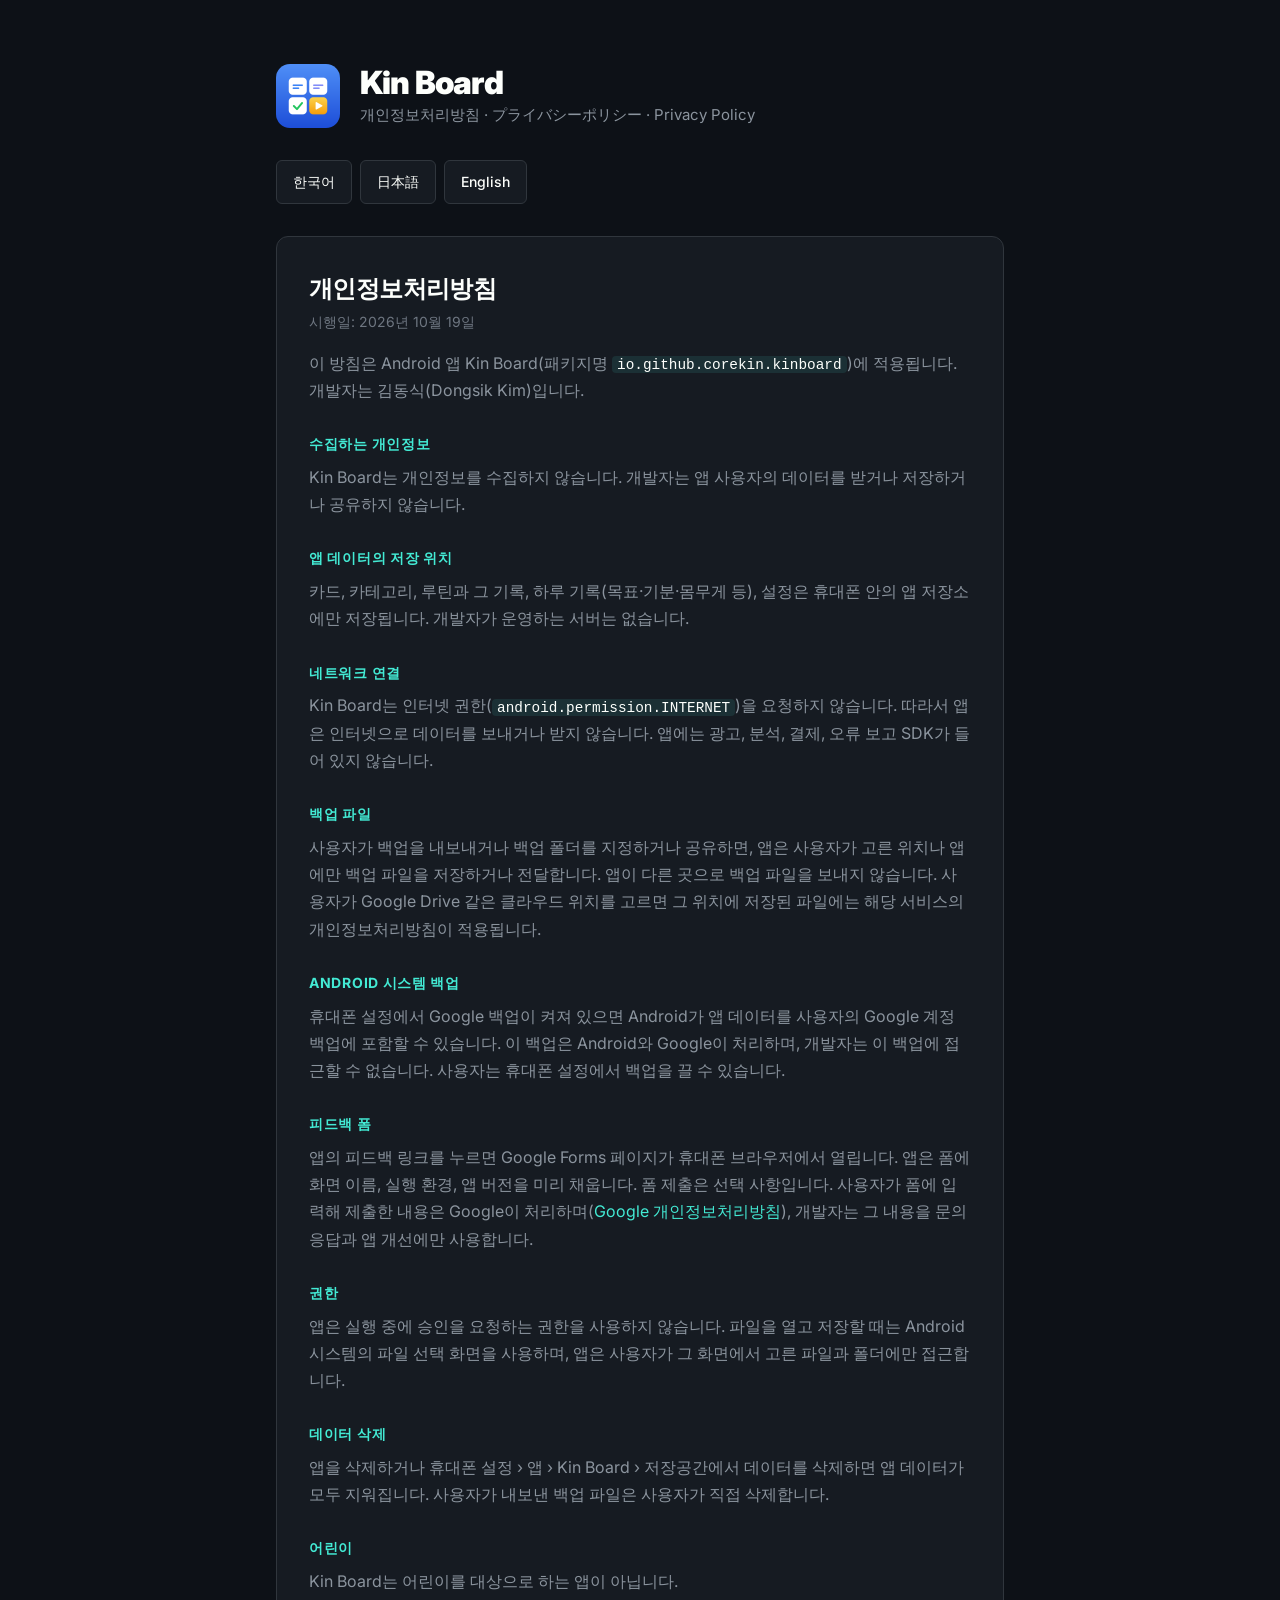
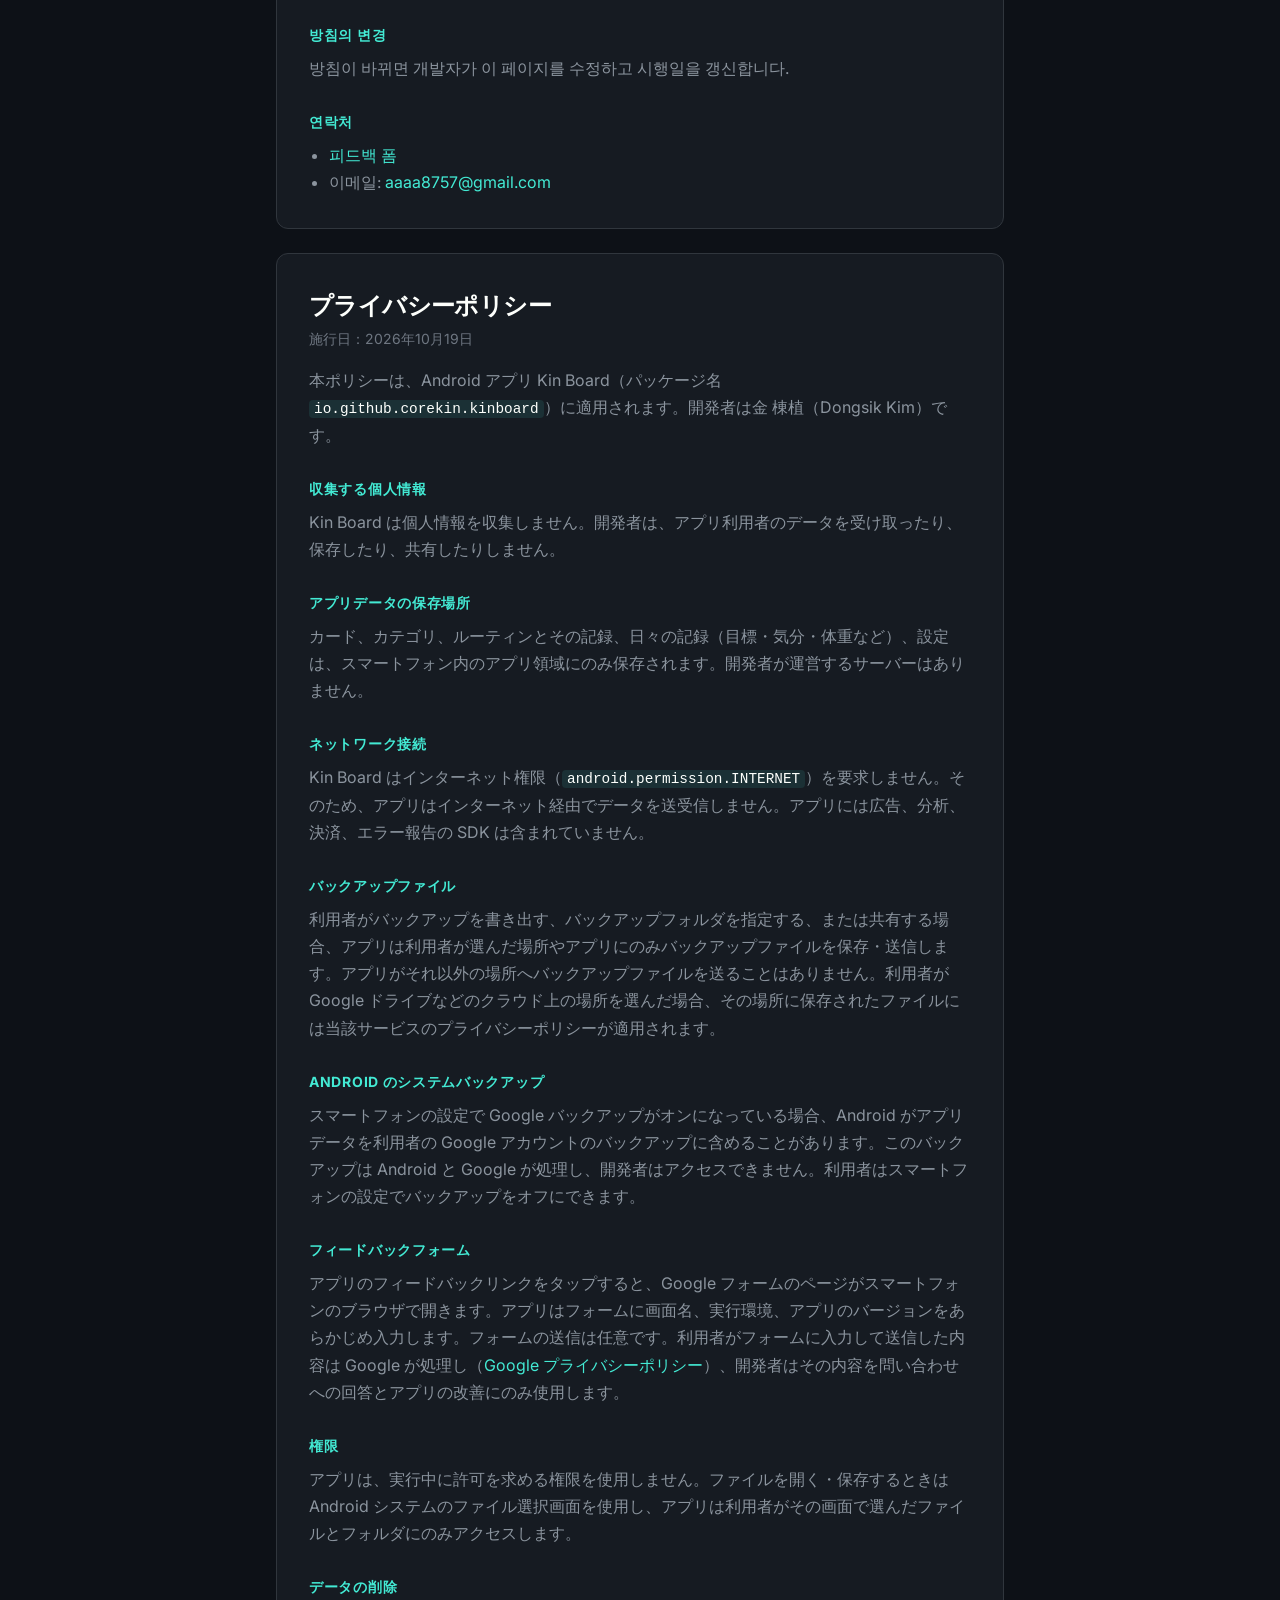
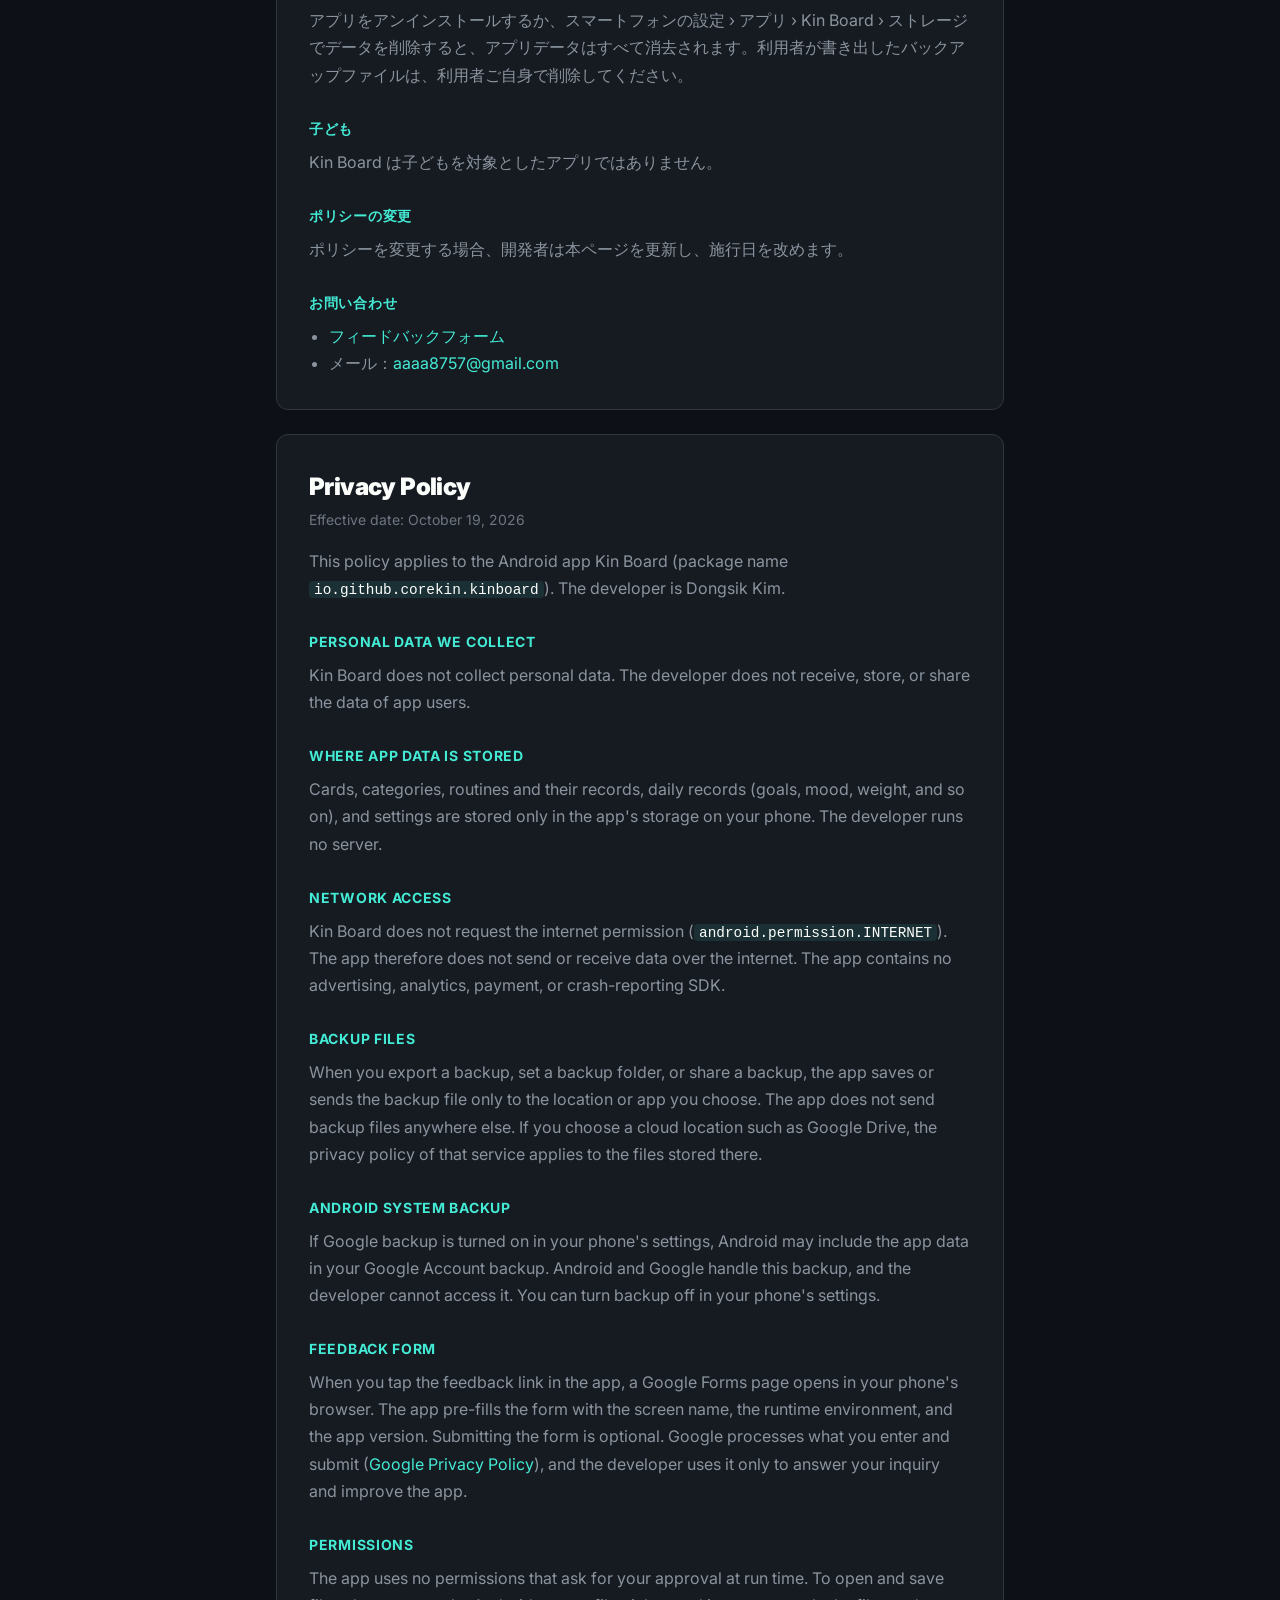
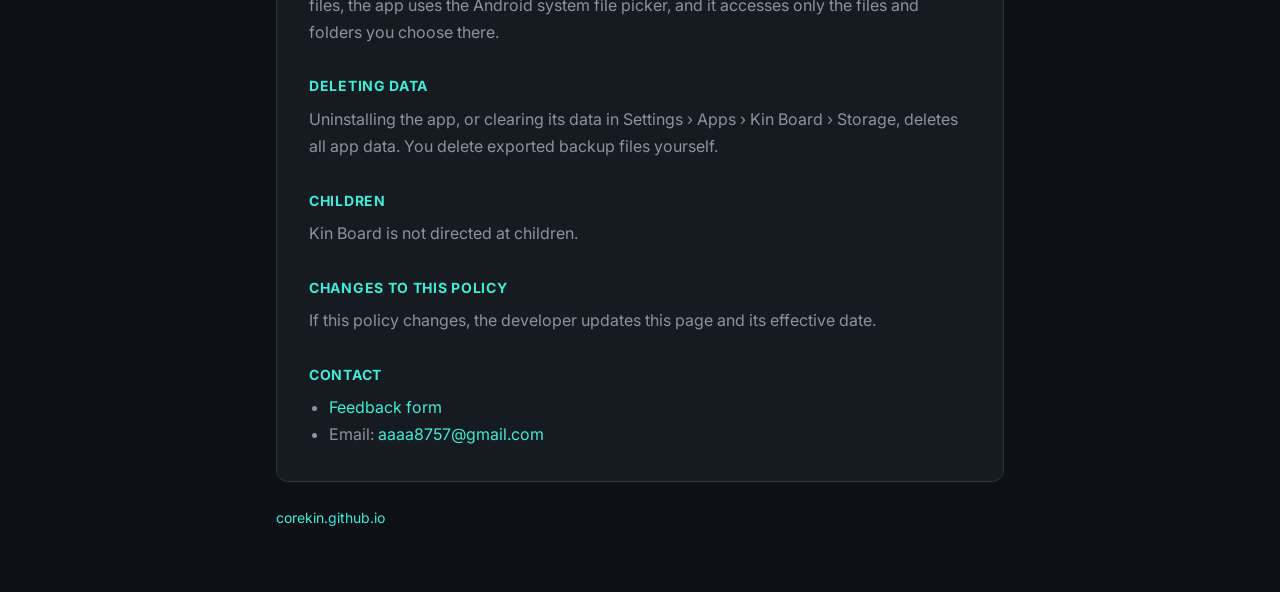
==== commit 63e28163: "refactor: 포트폴리오 복제 제거, 방침 공개에 필요한 소개·방침 페이지만 유지" ====
--- a/kinboard/privacy/index.html
+++ b/kinboard/privacy/index.html
@@ -9,30 +9,22 @@
   <link rel="icon" href="/kinboard/icon.png" type="image/png">
   <link rel="preconnect" href="https://fonts.googleapis.com">
   <link rel="preconnect" href="https://fonts.gstatic.com" crossorigin>
-  <link rel="stylesheet" href="https://fonts.googleapis.com/css2?family=Inter:wght@400;500;600;700;800;900&amp;display=swap">
-  <link rel="stylesheet" href="https://fonts.googleapis.com/css2?family=Material+Symbols+Outlined:opsz,wght,FILL,GRAD@24,400,0,0&amp;icon_names=cloud_done&amp;display=block">
+  <link rel="stylesheet" href="https://fonts.googleapis.com/css2?family=Inter:wght@400;500;700;900&amp;display=swap">
   <link rel="stylesheet" href="/assets/style.css">
 </head>
-<body id="top">
-<a class="skip-link" href="#main">Skip to content</a>
-<nav class="fixed-nav" aria-label="Main">
-  <div class="nav-container">
-    <a href="/" class="nav-brand"><span class="material-symbols-outlined" aria-hidden="true">cloud_done</span><span class="brand-name">DONGSIK KIM</span></a>
-  </div>
-</nav>
-
-<main id="main" class="policy">
-  <div class="container policy-container">
+<body>
+<main class="page policy">
+  <div class="container">
   <div class="policy-header">
     <img src="/kinboard/icon.png" alt="" width="64" height="64">
     <div>
-      <h1 class="policy-title">Kin Board</h1>
-      <p class="policy-subtitle">개인정보처리방침 · プライバシーポリシー · Privacy Policy</p>
+      <h1 class="page-title">Kin Board</h1>
+      <p class="page-subtitle">개인정보처리방침 · プライバシーポリシー · Privacy Policy</p>
     </div>
   </div>
 
   <nav aria-label="Language">
-    <ul class="policy-langs">
+    <ul class="lang-nav">
       <li><a href="#ko" lang="ko">한국어</a></li>
       <li><a href="#ja" lang="ja">日本語</a></li>
       <li><a href="#en" lang="en">English</a></li>
@@ -40,7 +32,7 @@
   </nav>
 
   <!-- 한국어 -->
-  <section id="ko" lang="ko" class="card policy-card" aria-labelledby="ko-title">
+  <section id="ko" lang="ko" class="card" aria-labelledby="ko-title">
     <h2 id="ko-title">개인정보처리방침</h2>
     <p class="policy-date">시행일: 2026년 10월 19일</p>
     <p>이 방침은 Android 앱 Kin Board(패키지명 <code>io.github.corekin.kinboard</code>)에 적용됩니다. 개발자는 김동식(Dongsik Kim)입니다.</p>
@@ -83,7 +75,7 @@
   </section>
 
   <!-- 日本語 -->
-  <section id="ja" lang="ja" class="card policy-card" aria-labelledby="ja-title">
+  <section id="ja" lang="ja" class="card" aria-labelledby="ja-title">
     <h2 id="ja-title">プライバシーポリシー</h2>
     <p class="policy-date">施行日：2026年10月19日</p>
     <p>本ポリシーは、Android アプリ Kin Board（パッケージ名 <code>io.github.corekin.kinboard</code>）に適用されます。開発者は金 棟植（Dongsik Kim）です。</p>
@@ -126,7 +118,7 @@
   </section>
 
   <!-- English -->
-  <section id="en" lang="en" class="card policy-card" aria-labelledby="en-title">
+  <section id="en" lang="en" class="card" aria-labelledby="en-title">
     <h2 id="en-title">Privacy Policy</h2>
     <p class="policy-date">Effective date: October 19, 2026</p>
     <p>This policy applies to the Android app Kin Board (package name <code>io.github.corekin.kinboard</code>). The developer is Dongsik Kim.</p>
@@ -168,14 +160,8 @@
     </ul>
   </section>
 
+  <footer><a href="/">corekin.github.io</a></footer>
   </div>
 </main>
-
-<footer class="footer">
-  <div class="container">
-    <div class="footer-brand"><span class="material-symbols-outlined" aria-hidden="true">cloud_done</span><a href="/" class="brand-name footer-home">DONGSIK KIM</a></div>
-    <p class="footer-copy">© 2026 Dongsik Kim. All rights reserved.</p>
-  </div>
-</footer>
 </body>
 </html>
--- a/assets/style.css
+++ b/assets/style.css
@@ -1,345 +1,63 @@
-/* corekin.github.io 공통 스타일. MyPortfolio(Cybernetic Minimalism, 다크 전용)의 토큰·컴포넌트를 정적 HTML로 옮긴 것. */
+/* corekin.github.io 공통 스타일. 색·폰트는 포트폴리오(MyPortfolio)와 맞춘다. */
 :root {
-  --bg-primary: #0D1117;
-  --bg-secondary: #161B22;
-  --bg-alt: #0b0e14;
-  --color-primary: #43EAD4;
-  --color-accent: #FDFFFC;
-  --text-primary: #FDFFFC;
-  --text-secondary: #8B949E;
-  --text-tertiary: #6E7681;
-  --glow-primary: rgba(67, 234, 212, 0.4);
-  --primary-05: rgba(67, 234, 212, 0.05);
-  --primary-10: rgba(67, 234, 212, 0.1);
-  --primary-30: rgba(67, 234, 212, 0.3);
-  --card-dark: #161B22;
-  --border-dark: #30363D;
+  --bg: #0D1117;
+  --card: #161B22;
+  --border: #30363D;
+  --primary: #43EAD4;
+  --text: #FDFFFC;
+  --text-2: #8B949E;
+  --text-3: #6E7681;
   color-scheme: dark;
 }
 
 * { margin: 0; padding: 0; box-sizing: border-box; }
 
-html { scroll-behavior: smooth; -webkit-text-size-adjust: 100%; }
-
 body {
-  font-family: 'Inter', -apple-system, BlinkMacSystemFont, 'Segoe UI', 'Roboto', 'Apple SD Gothic Neo', 'Noto Sans KR',
-    'Hiragino Sans', 'Noto Sans JP', 'Helvetica Neue', sans-serif;
+  font-family: 'Inter', -apple-system, BlinkMacSystemFont, 'Segoe UI', 'Apple SD Gothic Neo', 'Noto Sans KR',
+    'Hiragino Sans', 'Noto Sans JP', sans-serif;
   -webkit-font-smoothing: antialiased;
-  -moz-osx-font-smoothing: grayscale;
-  background-color: var(--bg-primary);
-  color: var(--text-primary);
-  min-height: 100vh;
+  background: var(--bg);
+  color: var(--text);
   font-size: 16px;
   line-height: 1.7;
 }
 
-.material-symbols-outlined {
-  font-family: 'Material Symbols Outlined';
-  font-weight: normal;
-  font-style: normal;
-  font-size: 24px;
-  line-height: 1;
-  letter-spacing: normal;
-  text-transform: none;
-  display: inline-block;
-  white-space: nowrap;
-  word-wrap: normal;
-  direction: ltr;
-  -webkit-font-feature-settings: 'liga';
-  font-feature-settings: 'liga';
-  -webkit-font-smoothing: antialiased;
-  /* 폰트가 로드되기 전 리거처 문자열이 레이아웃을 밀지 않게 한다 */
-  overflow: hidden;
-  flex-shrink: 0;
-}
+a { color: var(--primary); text-decoration: none; }
+a:hover { text-decoration: underline; text-underline-offset: 0.2em; }
+a:focus-visible { outline: 2px solid var(--primary); outline-offset: 2px; border-radius: 4px; }
 
-a, button { transition: all 0.3s ease; }
+.container { max-width: 48rem; margin: 0 auto; padding: 0 1.25rem; }
+.page { padding: 4rem 0; }
 
-a { color: var(--color-primary); text-decoration: none; }
-a:hover { color: var(--color-primary); text-shadow: 0 0 10px var(--glow-primary); }
-a:focus-visible, summary:focus-visible { outline: 2px solid var(--color-primary); outline-offset: 2px; border-radius: 4px; }
+.page-title { font-size: 2rem; font-weight: 900; letter-spacing: -0.025em; line-height: 1.2; }
+.page-subtitle { color: var(--text-2); font-size: 0.9375rem; margin-bottom: 2rem; }
 
-@media (prefers-reduced-motion: reduce) {
-  *, *::before, *::after {
-    animation-duration: 0.01ms !important;
-    animation-iteration-count: 1 !important;
-    transition-duration: 0.01ms !important;
-    scroll-behavior: auto !important;
-  }
-}
+.card { background: var(--card); border: 1px solid var(--border); border-radius: 0.75rem; padding: 1.5rem; margin-bottom: 1.5rem; }
+@media (min-width: 768px) { .card { padding: 2rem; } }
+.card-label { font-size: 0.875rem; font-weight: 700; text-transform: uppercase; letter-spacing: 0.05em; color: var(--primary); margin-bottom: 0.75rem; }
 
-.container { width: 100%; max-width: 1152px; margin: 0 auto; padding: 16px; }
+.link-list { list-style: none; }
+.link-list li { display: flex; flex-wrap: wrap; gap: 0 0.75rem; align-items: center; min-height: 44px; }
+.link-list a { display: inline-flex; align-items: center; min-height: 44px; }
+.item-name { font-weight: 700; }
 
-.skip-link {
-  position: absolute; left: -9999px; top: 0; z-index: 100;
-  background: var(--color-primary); color: var(--bg-primary); padding: 0.5rem 1rem; font-weight: 700;
-}
-.skip-link:focus { left: 1rem; top: 0.5rem; }
-
-/* ---------- Nav ---------- */
-.fixed-nav {
-  position: fixed; top: 0; left: 0; right: 0; z-index: 50;
-  background-color: rgba(13, 17, 23, 0.9);
-  -webkit-backdrop-filter: blur(12px);
-  backdrop-filter: blur(12px);
-  border-bottom: 1px solid var(--border-dark);
-}
-.nav-container {
-  max-width: 1152px; margin: 0 auto; height: 4rem;
-  display: flex; align-items: center; justify-content: space-between; padding: 0 1.5rem;
-}
-.nav-brand { display: flex; align-items: center; gap: 0.5rem; color: inherit; height: 100%; }
-.nav-brand:hover { opacity: 0.8; color: inherit; text-shadow: none; }
-.nav-brand .material-symbols-outlined { color: var(--color-primary); font-size: 1.5rem; }
-.brand-name { font-weight: 700; font-size: 1.125rem; letter-spacing: -0.025em; }
-.nav-links { display: none; align-items: center; gap: 2rem; height: 100%; }
-@media (min-width: 960px) { .nav-links { display: flex; } }
-.nav-link {
-  font-size: 0.875rem; font-weight: 500; color: var(--text-primary);
-  display: flex; align-items: center; height: 100%; position: relative;
-}
-.nav-link:hover { color: var(--color-primary); text-shadow: none; }
-.nav-actions { display: flex; align-items: center; gap: 1rem; height: 100%; }
-
-/* 언어 선택: <details> 드롭다운 (JS 없이 동작) */
-.lang-menu { position: relative; }
-.lang-menu summary {
-  list-style: none; cursor: pointer;
-  display: flex; align-items: center; gap: 0.25rem; min-height: 44px;
-  background-color: var(--card-dark); border: 1px solid var(--border-dark); border-radius: 0.25rem;
-  padding: 0.375rem 0.75rem; color: var(--text-primary);
-}
-.lang-menu summary::-webkit-details-marker { display: none; }
-.lang-menu summary:hover { background-color: var(--border-dark); }
-.lang-menu summary .material-symbols-outlined { font-size: 1.25rem; }
-.lang-code { font-size: 0.75rem; font-weight: 700; letter-spacing: 0.05em; }
-.lang-list {
-  position: absolute; right: 0; top: calc(100% + 0.25rem); min-width: 9rem; list-style: none;
-  background-color: var(--card-dark); border: 1px solid var(--border-dark); border-radius: 0.375rem; padding: 0.25rem 0;
-}
-.lang-list a {
-  display: flex; align-items: center; min-height: 44px; padding: 0 1rem; color: var(--text-primary); font-size: 0.9375rem;
-}
-.lang-list a:hover, .lang-list a[aria-current="page"] { background-color: var(--border-dark); color: var(--color-primary); text-shadow: none; }
-
-main { padding-top: 4rem; display: block; }
-
-/* ---------- Hero ---------- */
-.hero-section { padding: 5rem 0 8rem; }
-.hero-content { display: flex; flex-direction: column; align-items: center; gap: 3rem; }
-@media (min-width: 768px) { .hero-content { flex-direction: row; gap: 4rem; } }
-@media (min-width: 960px) { .hero-content { gap: 6rem; } }
-.profile-wrapper { position: relative; flex-shrink: 0; }
-.profile-border-effect {
-  position: absolute; inset: 0; border: 2px solid var(--color-primary); border-radius: 0.75rem;
-  transform: translate(1rem, 1rem); z-index: 0; display: none;
-}
-@media (min-width: 768px) { .profile-border-effect { display: block; } }
-.profile-image-container {
-  width: 16rem; height: 16rem; background-color: var(--card-dark); border-radius: 0.75rem;
-  overflow: hidden; border: 1px solid var(--border-dark); position: relative; z-index: 10;
-}
-@media (min-width: 960px) { .profile-image-container { width: 20rem; height: 20rem; } }
-.profile-image { width: 100%; height: 100%; object-fit: cover; display: block; transition: transform 0.3s ease; }
-.profile-image:hover { transform: scale(1.02); }
-.hero-text { flex: 1; text-align: center; }
-@media (min-width: 768px) { .hero-text { text-align: left; } }
-.hero-subtitle {
-  color: var(--color-primary); font-weight: 700; letter-spacing: 0.1em; text-transform: uppercase;
-  font-size: 1rem; margin-bottom: 1rem;
-}
-@media (min-width: 960px) { .hero-subtitle { font-size: 1.125rem; } }
-.hero-title {
-  font-size: 2.5rem; font-weight: 700; margin-bottom: 1.5rem; letter-spacing: 0.05em;
-  line-height: 1.2; word-spacing: 0.2em; color: var(--color-accent);
-}
-@media (min-width: 960px) { .hero-title { font-size: 5.5rem; line-height: 1.3; word-spacing: 0.3em; } }
-.hero-description { font-size: 1.125rem; color: var(--text-secondary); max-width: 42rem; line-height: 1.625; margin-bottom: 2.5rem; }
-@media (min-width: 960px) { .hero-description { font-size: 1.25rem; } }
-.hero-actions { display: flex; flex-wrap: wrap; justify-content: center; gap: 0.75rem; align-items: center; }
-@media (min-width: 768px) { .hero-actions { justify-content: flex-start; } }
-@media (min-width: 960px) { .hero-actions { gap: 1rem; } }
-.btn {
-  display: inline-flex; align-items: center; justify-content: center; gap: 0.5rem;
-  min-width: 140px; min-height: 44px; padding: 0 0.625rem; border-radius: 8px;
-  font-size: 1rem; font-weight: 700; letter-spacing: 0.089em; text-transform: uppercase;
-  flex: 1 1 auto;
-}
-@media (min-width: 600px) { .btn { flex: 0 1 auto; } }
-.btn .material-symbols-outlined { font-size: 1.25rem; }
-.btn-primary { background-color: var(--color-primary); color: var(--bg-primary); }
-.btn-primary:hover { color: var(--bg-primary); filter: brightness(1.1); box-shadow: 0 0 20px var(--glow-primary); text-shadow: none; }
-.btn-secondary { background-color: var(--card-dark); border: 1px solid var(--border-dark); color: var(--text-primary); }
-.btn-secondary:hover { background-color: var(--border-dark); color: var(--text-primary); text-shadow: none; }
-.location-info { display: flex; align-items: center; gap: 0.5rem; color: var(--text-secondary); font-size: 1.125rem; padding: 0.5rem 1rem; }
-.location-info .material-symbols-outlined { color: var(--color-primary); font-size: 1.5rem; }
-
-/* ---------- Section 공통 ---------- */
-.section { padding: 0.75rem 0 1.5rem; scroll-margin-top: 5rem; }
-@media (min-width: 960px) { .section { padding: 1rem 0 2rem; } }
-.section-alt { background-color: var(--bg-alt); }
-.section-header { display: flex; align-items: center; gap: 1rem; margin-bottom: 2rem; }
-@media (min-width: 960px) { .section-header { margin-bottom: 3rem; } }
-.section-title { font-size: 1.875rem; font-weight: 900; letter-spacing: -0.025em; text-transform: uppercase; line-height: 1.3; }
-.section-divider { flex: 1; height: 1px; background-color: var(--border-dark); }
-
-.card {
-  background-color: var(--card-dark); border: 1px solid var(--border-dark); border-radius: 0.75rem;
-  transition: border-color 0.3s ease, transform 0.3s ease;
-}
-.card:hover { border-color: var(--color-primary); transform: translateY(-2px); }
-
-/* ---------- Experience ---------- */
-.timeline-item { display: flex; gap: 1rem; }
-@media (min-width: 960px) { .timeline-item { gap: 2rem; } }
-.timeline-icon-wrapper { display: flex; flex-direction: column; align-items: center; flex-shrink: 0; }
-.timeline-icon {
-  width: 2rem; height: 2rem; border-radius: 50%; display: flex; align-items: center; justify-content: center;
-  background-color: var(--card-dark); border: 1px solid var(--border-dark); color: var(--text-secondary);
-}
-.timeline-icon .material-symbols-outlined { font-size: 1rem; }
-@media (min-width: 960px) {
-  .timeline-icon { width: 2.5rem; height: 2.5rem; }
-  .timeline-icon .material-symbols-outlined { font-size: 1.25rem; }
-}
-.timeline-icon.active { border-color: var(--color-primary); color: var(--color-primary); }
-.timeline-line { flex: 1; width: 1px; background-color: var(--border-dark); margin-top: 0.5rem; }
-@media (min-width: 960px) { .timeline-line { width: 2px; } }
-.timeline-item:last-child .timeline-line { background-color: transparent; }
-.timeline-content { flex: 1; padding-bottom: 4rem; min-width: 0; }
-.timeline-header { display: flex; flex-direction: column; gap: 0.25rem; margin-bottom: 0.5rem; }
-@media (min-width: 960px) { .timeline-header { flex-direction: row; justify-content: space-between; align-items: baseline; } }
-.timeline-title { font-size: 1.25rem; font-weight: 700; line-height: 1.4; }
-.timeline-title.text-primary { color: var(--color-primary); }
-.timeline-date { font-size: 0.9375rem; font-weight: 500; color: var(--text-secondary); white-space: nowrap; }
-.timeline-meta { display: flex; flex-wrap: wrap; gap: 0.25rem 1rem; margin-bottom: 1rem; font-size: 0.875rem; color: var(--text-secondary); }
-.timeline-subtitle { font-weight: 600; }
-.timeline-location { display: flex; align-items: center; gap: 0.25rem; }
-.location-icon { font-size: 1rem !important; }
-.timeline-list { list-style: none; display: flex; flex-direction: column; gap: 1rem; }
-.timeline-list li { display: flex; gap: 0.75rem; color: var(--text-secondary); line-height: 1.7; }
-.list-marker { font-size: 0.75rem; color: var(--text-tertiary); line-height: 2.2; flex-shrink: 0; }
-.list-marker.active { color: var(--color-primary); }
-
-/* ---------- Education ---------- */
-.grid-2, .grid-3 { display: grid; grid-template-columns: 1fr; gap: 2rem; }
-@media (min-width: 960px) { .grid-2 { grid-template-columns: repeat(2, 1fr); } .grid-3 { grid-template-columns: repeat(3, 1fr); } }
-.education-card { padding: 1.5rem; display: flex; flex-direction: column; gap: 1.25rem; }
-@media (min-width: 960px) { .education-card { padding: 2rem; } }
-.education-header { display: flex; gap: 1rem; }
-.education-icon { color: var(--color-primary); font-size: 2.5rem; }
-@media (min-width: 960px) { .education-icon { font-size: 3rem; } }
-.education-info { flex: 1; min-width: 0; }
-.education-title-row { display: flex; flex-wrap: wrap; justify-content: space-between; align-items: baseline; gap: 0.25rem 1rem; }
-.education-institution { font-size: 1.25rem; font-weight: 700; line-height: 1.4; }
-.education-date { font-size: 0.875rem; color: var(--text-secondary); white-space: nowrap; }
-.education-degree { color: var(--color-primary); font-size: 0.875rem; font-weight: 500; margin-top: 0.25rem; }
-.education-meta { display: flex; flex-wrap: wrap; gap: 0.25rem 1rem; margin-top: 0.25rem; font-size: 0.875rem; color: var(--text-secondary); }
-.education-grade { font-weight: 600; }
-.education-location { display: flex; align-items: center; gap: 0.25rem; }
-.research-label { display: block; font-size: 0.75rem; font-weight: 700; text-transform: uppercase; letter-spacing: 0.05em; color: var(--color-primary); margin-bottom: 0.5rem; }
-.research-lab { display: flex; align-items: center; gap: 0.5rem; }
-.lab-icon { color: var(--color-primary); font-size: 1.25rem; }
-.lab-link { font-size: 0.875rem; font-weight: 600; }
-.research-title { font-size: 0.875rem; color: var(--text-secondary); margin-top: 0.25rem; }
-.research-links { display: flex; flex-wrap: wrap; gap: 0.5rem; margin-top: 0.75rem; }
-.research-link-btn {
-  display: inline-flex; align-items: center; gap: 0.375rem; min-height: 36px;
-  background-color: var(--primary-10); border: 1px solid var(--color-primary); border-radius: 0.375rem;
-  padding: 0.375rem 0.75rem; font-size: 0.75rem; font-weight: 600;
-}
-.research-link-btn .material-symbols-outlined { font-size: 1rem; }
-.research-link-btn:hover { background-color: rgba(67, 234, 212, 0.2); }
-.research-more { margin-top: 0.75rem; }
-.research-more summary {
-  cursor: pointer; display: inline-flex; align-items: center; min-height: 36px;
-  font-size: 0.8125rem; font-weight: 600; color: var(--color-primary); list-style: none;
-}
-.research-more summary::-webkit-details-marker { display: none; }
-.research-more summary::before { content: '+'; display: inline-block; width: 1rem; font-weight: 700; }
-.research-more[open] summary::before { content: '−'; }
-.research-summary { font-size: 0.875rem; color: var(--text-secondary); margin: 0.5rem 0 0.75rem; }
-.tech-stack-title { font-size: 0.75rem; font-weight: 700; text-transform: uppercase; letter-spacing: 0.05em; color: var(--color-primary); margin-bottom: 0.5rem; }
-.tech-chips { display: flex; flex-wrap: wrap; gap: 0.5rem; list-style: none; }
-.tech-chip { background-color: var(--primary-10); border: 1px solid var(--primary-30); border-radius: 0.25rem; padding: 0.25rem 0.625rem; font-size: 0.75rem; }
-.education-scholarship {
-  display: flex; align-items: center; gap: 0.5rem;
-  background-color: var(--primary-10); border-left: 2px solid var(--color-primary); border-radius: 0.375rem;
-  padding: 0.5rem 0.75rem; font-size: 0.8rem;
-}
-.scholarship-icon { color: var(--color-primary); font-size: 1.125rem; }
-
-/* ---------- Skills ---------- */
-.skills-grid { display: grid; grid-template-columns: 1fr; gap: 1.5rem; }
-@media (min-width: 600px) { .skills-grid { grid-template-columns: repeat(2, 1fr); } }
-@media (min-width: 960px) { .skills-grid { grid-template-columns: repeat(3, 1fr); } }
-.skill-card { border-radius: 0.5rem; padding: 1.25rem; }
-@media (min-width: 960px) { .skill-card { padding: 1.5rem; } }
-.skill-header { display: flex; align-items: center; gap: 0.75rem; margin-bottom: 1rem; }
-.skill-header .material-symbols-outlined { color: var(--color-primary); font-size: 1.5rem; }
-.skill-category { font-size: 1.125rem; font-weight: 700; }
-.skill-tags { display: flex; flex-wrap: wrap; gap: 0.5rem; list-style: none; }
-.skill-tag { background-color: var(--border-dark); border-radius: 0.25rem; padding: 0.375rem 0.75rem; font-size: 0.8125rem; font-weight: 600; }
-@media (min-width: 960px) { .skill-tag { padding: 0.5rem 1rem; font-size: 0.875rem; } }
-
-/* ---------- Certifications ---------- */
-.cert-card { padding: 2rem; overflow: hidden; }
-.cert-header { display: flex; align-items: center; gap: 1rem; margin-bottom: 1.25rem; }
-.cert-header .material-symbols-outlined { color: var(--color-primary); font-size: 2.5rem; }
-.cert-provider { font-size: 1.25rem; font-weight: 700; }
-.cert-list { list-style: none; display: flex; flex-direction: column; gap: 0.5rem; }
-.cert-list li { font-size: 0.9375rem; color: var(--text-secondary); line-height: 1.5; }
-.cert-list li::before { content: '• '; color: var(--color-primary); }
-
-/* ---------- Languages ---------- */
-.language-card { text-align: center; padding: 1.5rem; }
-.language-flag { font-size: 3rem; line-height: 1.2; margin-bottom: 0.5rem; }
-.language-name { font-size: 1.25rem; font-weight: 700; }
-.language-level { font-size: 0.875rem; color: var(--text-secondary); }
-.language-cert { font-size: 0.875rem; font-weight: 500; color: var(--color-primary); margin-top: 0.25rem; }
-
-/* ---------- Footer ---------- */
-.footer { background-color: var(--card-dark); border-top: 1px solid var(--border-dark); padding: 3rem 0; margin-top: 2rem; }
-.footer-top { display: flex; flex-direction: column; gap: 1.5rem; padding-bottom: 2rem; }
-@media (min-width: 960px) { .footer-top { flex-direction: row; justify-content: space-between; align-items: center; } }
-.footer-brand { display: flex; align-items: center; gap: 0.5rem; margin-bottom: 0.25rem; }
-.footer-brand .material-symbols-outlined { color: var(--color-primary); font-size: 1.25rem; }
-.footer-copy { color: var(--text-tertiary); font-size: 0.9375rem; }
-.footer-home { color: var(--text-primary); }
-.footer-home:hover { color: var(--color-primary); }
-.footer-built { display: flex; flex-direction: column; gap: 0.25rem; }
-.footer-label { font-size: 0.625rem; font-weight: 700; letter-spacing: 0.1em; text-transform: uppercase; color: var(--text-tertiary); }
-.footer-tech { font-size: 0.75rem; font-weight: 500; color: var(--text-secondary); }
-.footer-columns { display: flex; flex-wrap: wrap; gap: 2rem 3rem; padding-top: 2rem; border-top: 1px solid var(--border-dark); }
-@media (min-width: 768px) { .footer-columns { gap: 6rem; } }
-.footer-col ul { list-style: none; display: flex; flex-direction: column; gap: 0.25rem; margin-top: 0.75rem; }
-.footer-col a { display: inline-flex; align-items: center; min-height: 36px; font-size: 0.9375rem; color: var(--text-secondary); }
-.footer-col a:hover { color: var(--color-primary); }
-
-/* ---------- Privacy policy ---------- */
-.policy { padding: 7rem 0 4rem; }
-.policy-container { max-width: 48rem; }
+/* 개인정보처리방침 */
 .policy-header { display: flex; align-items: center; gap: 1.25rem; margin-bottom: 2rem; }
 .policy-header img { width: 4rem; height: 4rem; border-radius: 0.875rem; flex-shrink: 0; }
-.policy-title { font-size: 2rem; font-weight: 900; letter-spacing: -0.025em; line-height: 1.2; }
-.policy-subtitle { color: var(--text-secondary); font-size: 0.9375rem; }
-.policy-langs { display: flex; flex-wrap: wrap; gap: 0.5rem; list-style: none; margin-bottom: 2rem; }
-.policy-langs a {
+.policy-header .page-subtitle { margin-bottom: 0; }
+.lang-nav { display: flex; flex-wrap: wrap; gap: 0.5rem; list-style: none; margin-bottom: 2rem; }
+.lang-nav a {
   display: inline-flex; align-items: center; min-height: 44px; padding: 0 1rem;
-  background-color: var(--card-dark); border: 1px solid var(--border-dark); border-radius: 0.375rem;
-  color: var(--text-primary); font-size: 0.875rem; font-weight: 600;
+  background: var(--card); border: 1px solid var(--border); border-radius: 0.375rem;
+  color: var(--text); font-size: 0.875rem; font-weight: 500;
 }
-.policy-langs a:hover { border-color: var(--color-primary); color: var(--color-primary); text-shadow: none; }
-.policy-card { padding: 1.5rem; margin-bottom: 2rem; scroll-margin-top: 5rem; }
-@media (min-width: 960px) { .policy-card { padding: 2rem; } }
-.policy-card:hover { transform: none; border-color: var(--border-dark); }
-.policy-card h2 { font-size: 1.5rem; font-weight: 900; letter-spacing: -0.025em; margin-bottom: 0.25rem; }
-.policy-card h3 {
-  font-size: 0.875rem; font-weight: 700; text-transform: uppercase; letter-spacing: 0.05em;
-  color: var(--color-primary); margin: 1.75rem 0 0.5rem;
-}
-.policy-card p, .policy-card li { color: var(--text-secondary); }
-.policy-card p { margin-bottom: 0.5rem; }
-.policy-card ul { padding-left: 1.25rem; }
-.policy-date { font-size: 0.875rem; color: var(--text-tertiary); margin-bottom: 1rem !important; }
-code { font-size: 0.9em; background-color: var(--primary-10); border: 1px solid var(--primary-30); padding: 0.05em 0.35em; border-radius: 0.25rem; color: var(--text-primary); }
+.lang-nav a:hover { border-color: var(--primary); color: var(--primary); text-decoration: none; }
+.policy h2 { font-size: 1.5rem; font-weight: 900; letter-spacing: -0.025em; }
+.policy h3 { font-size: 0.875rem; font-weight: 700; text-transform: uppercase; letter-spacing: 0.05em; color: var(--primary); margin: 1.75rem 0 0.5rem; }
+.policy p, .policy li { color: var(--text-2); }
+.policy p { margin-bottom: 0.5rem; }
+.policy section ul { padding-left: 1.25rem; }
+.policy-date { font-size: 0.875rem; color: var(--text-3) !important; margin-bottom: 1rem !important; }
+code { font-size: 0.9em; background: rgba(67, 234, 212, 0.1); padding: 0.05em 0.35em; border-radius: 0.25rem; color: var(--text); }
+
+footer { color: var(--text-3); font-size: 0.875rem; }
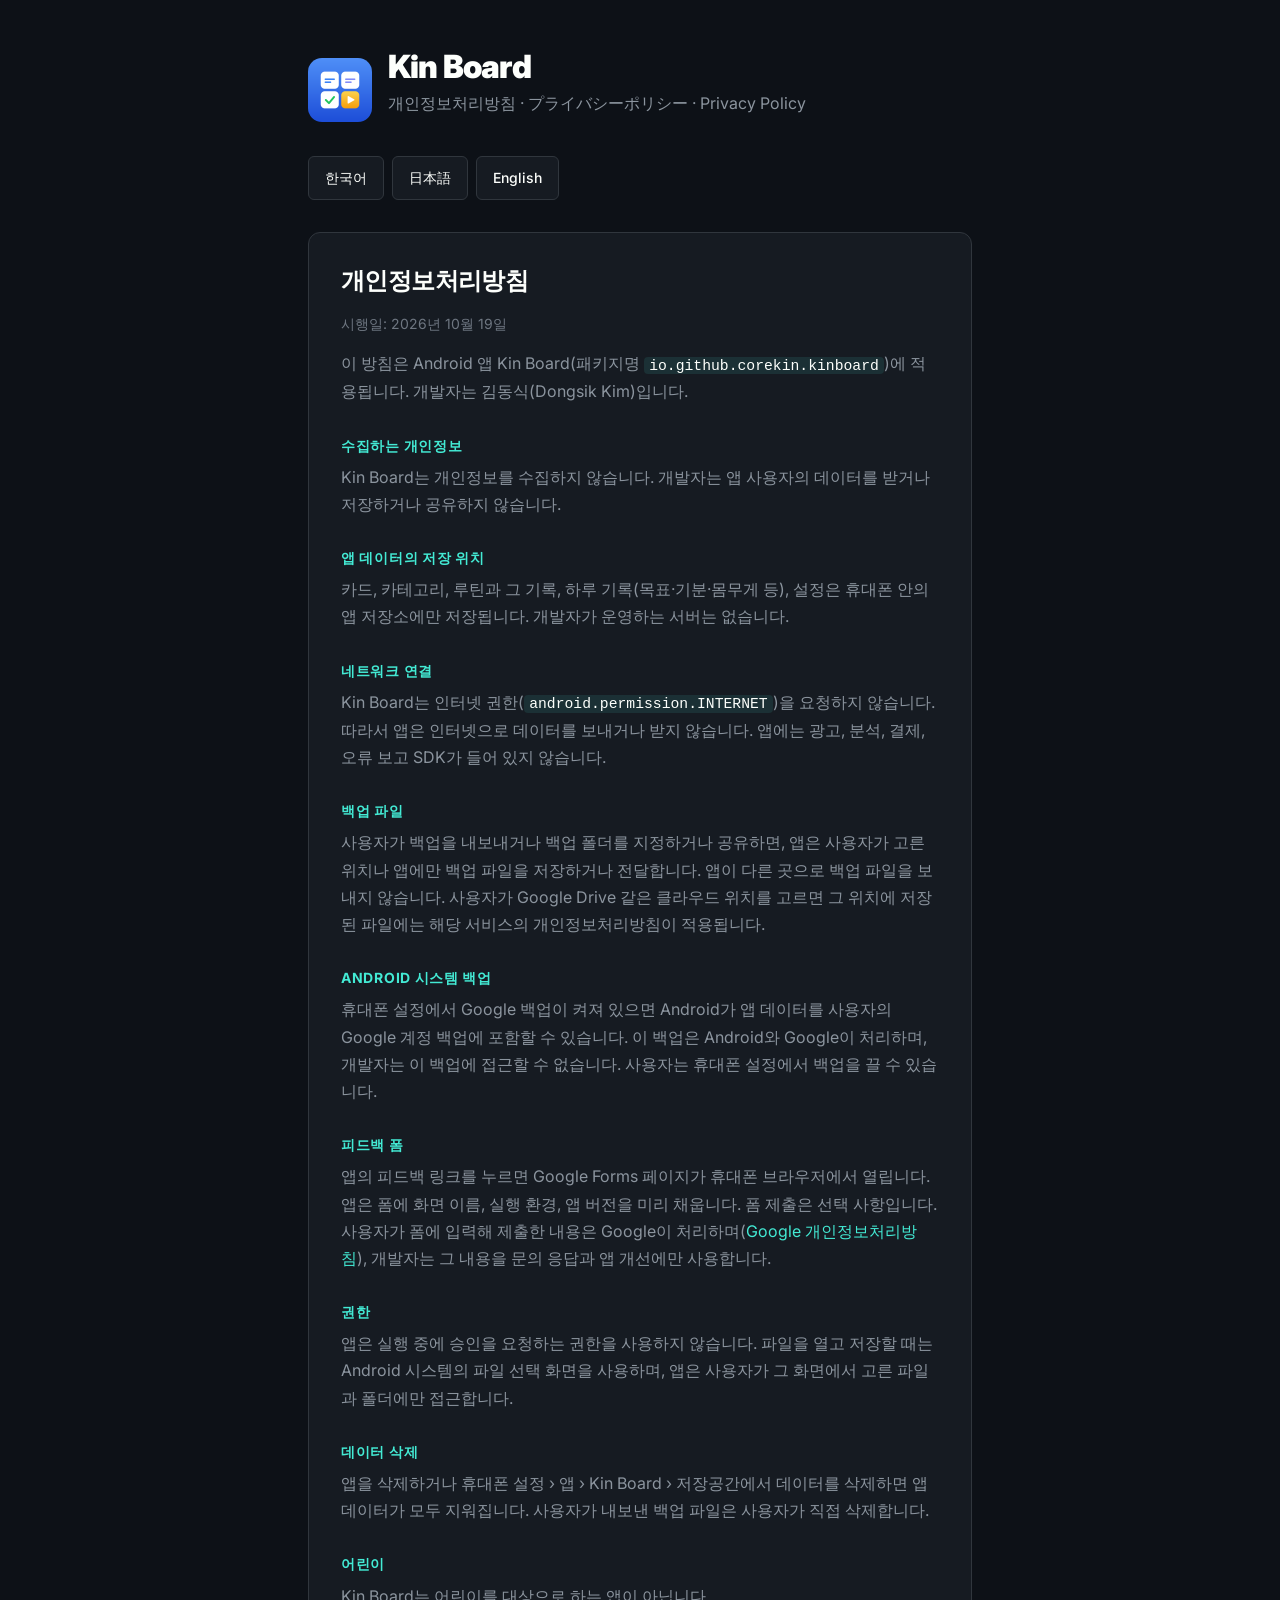
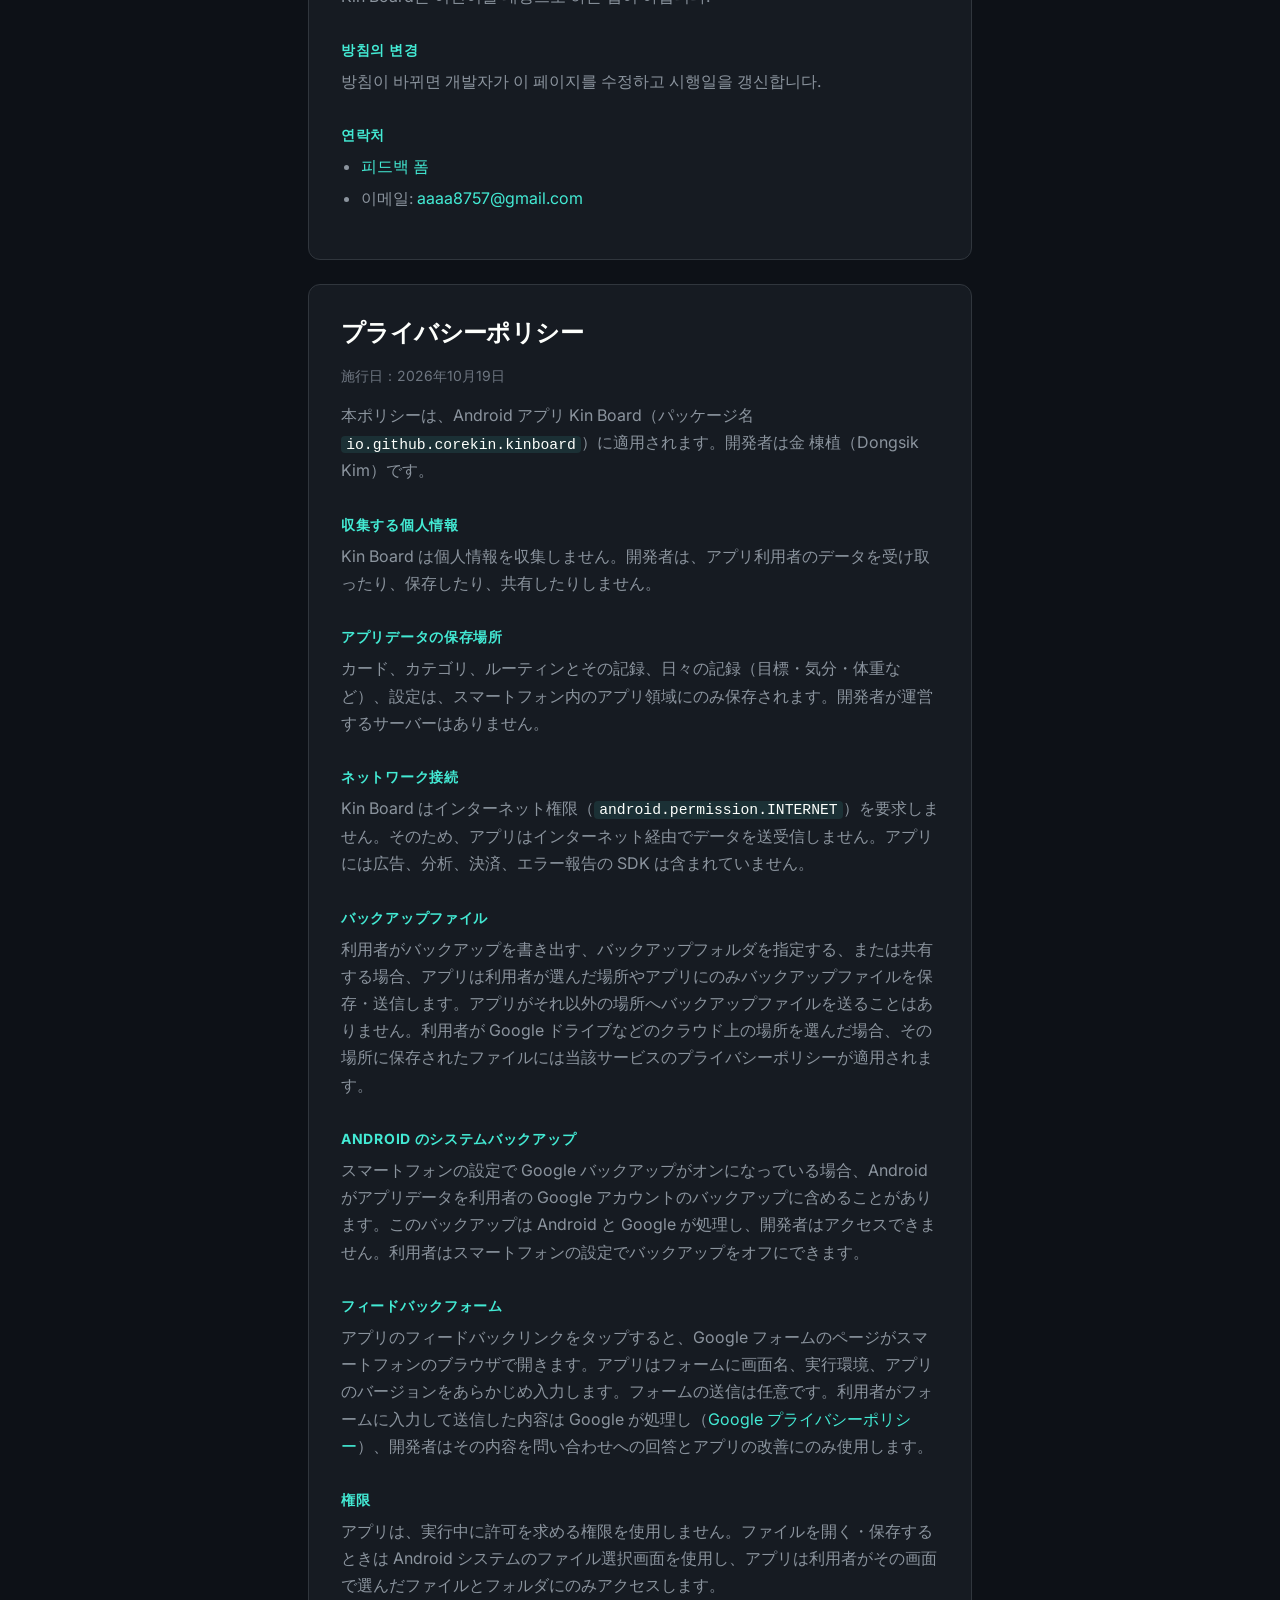
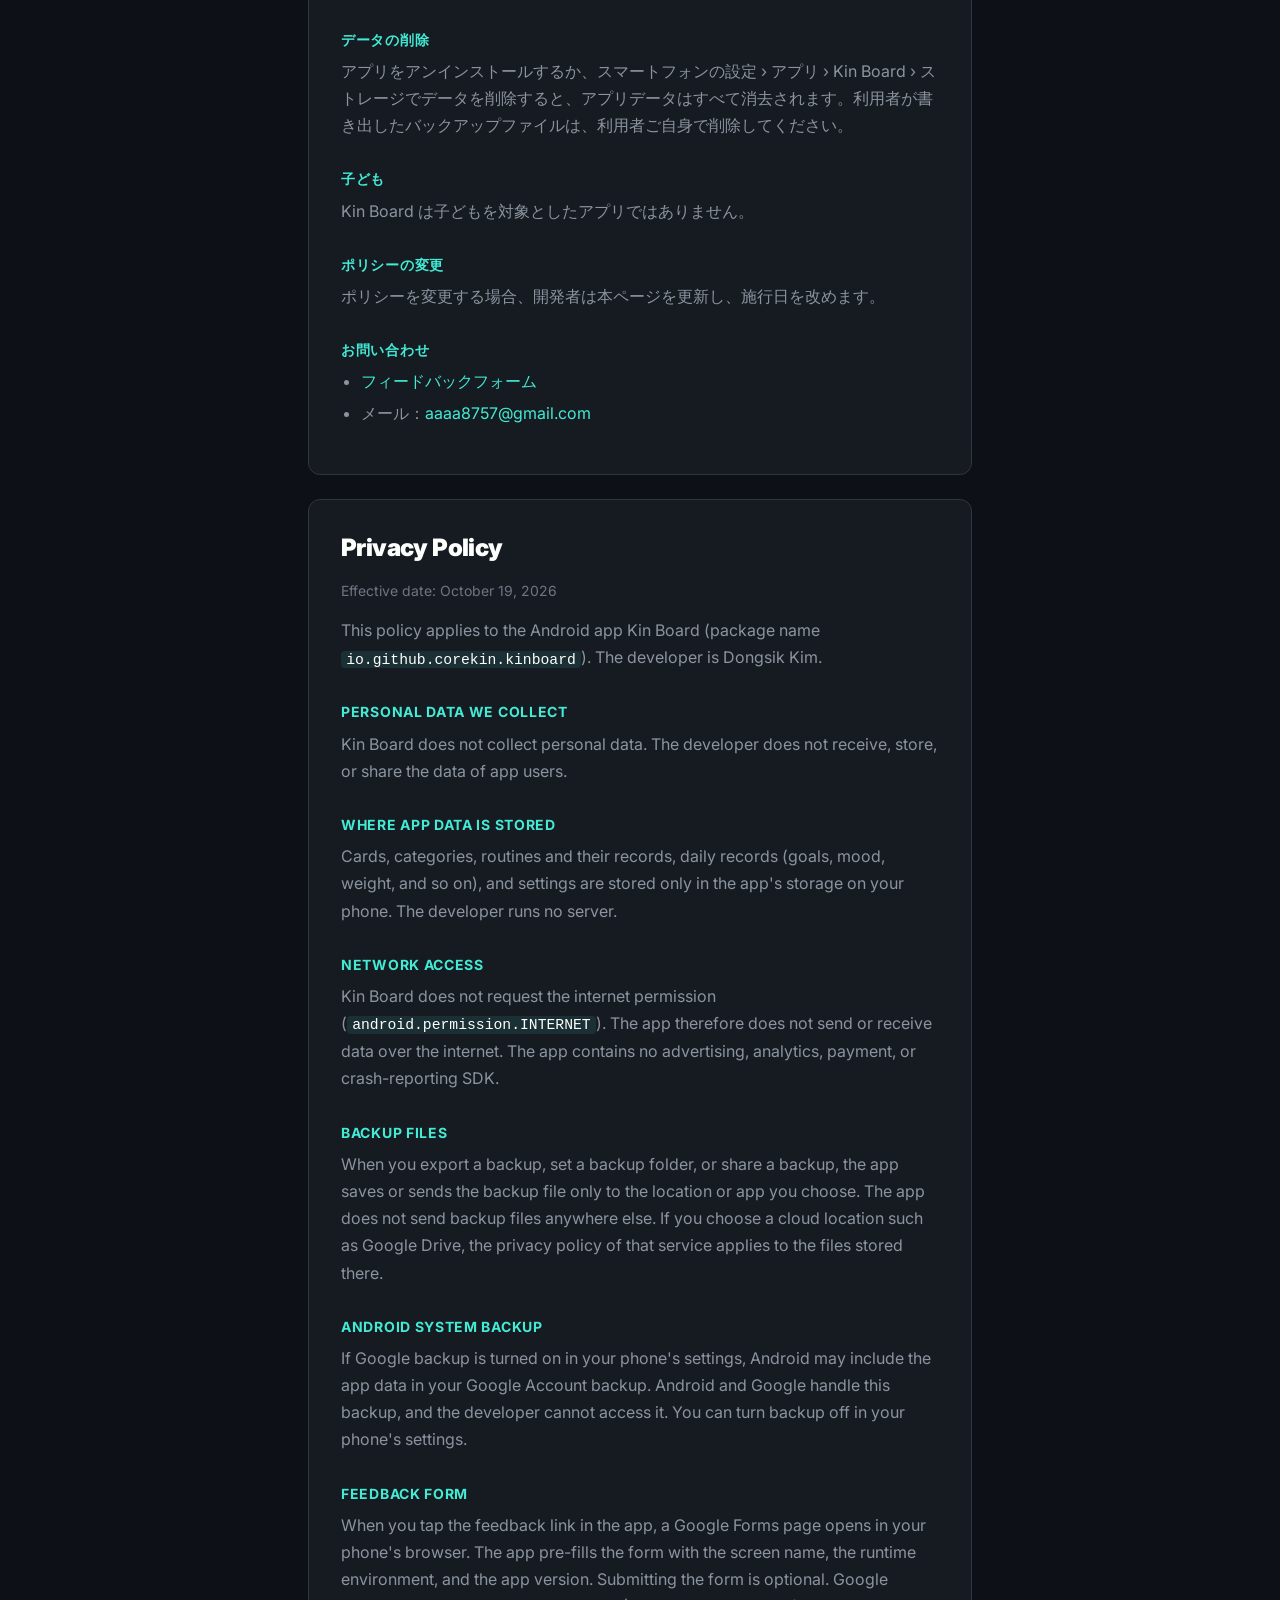
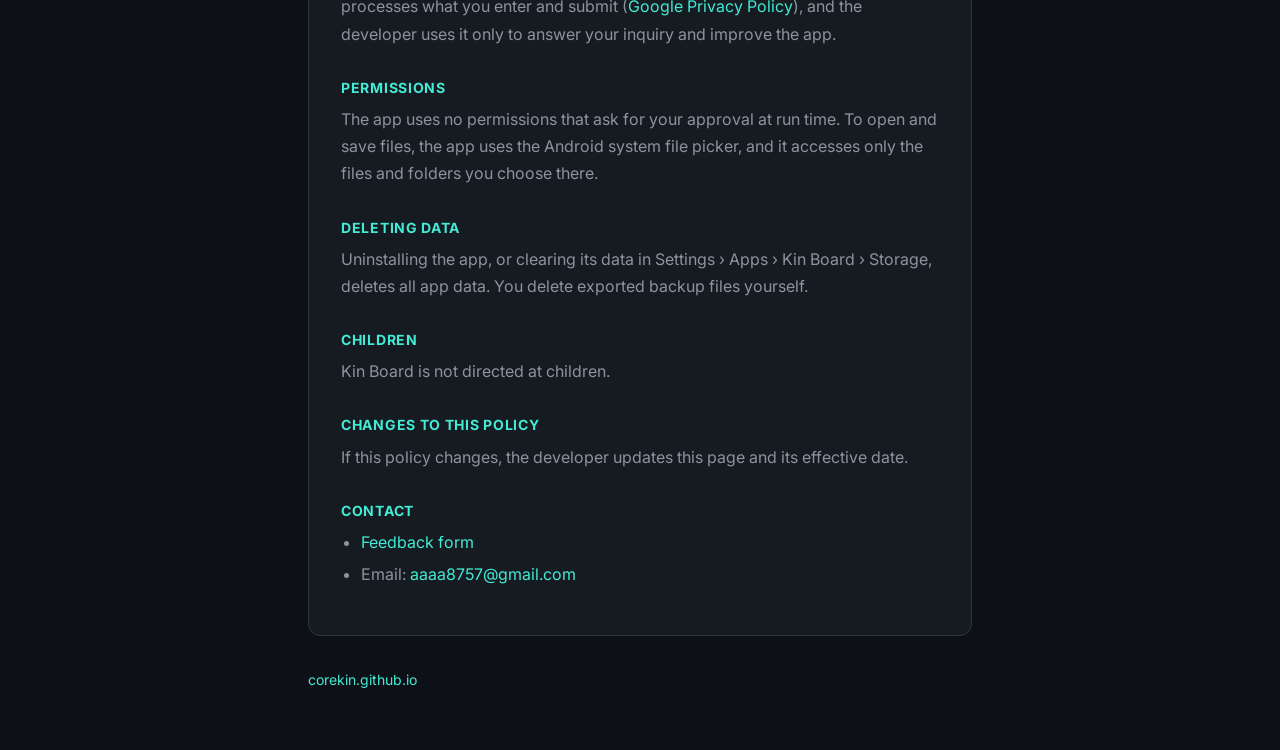
==== commit aa51416d: "style: 첫 버전 내용 유지, 포트폴리오 색·폰트로 디자인만 변경" ====
--- a/kinboard/privacy/index.html
+++ b/kinboard/privacy/index.html
@@ -5,21 +5,19 @@
   <meta name="viewport" content="width=device-width, initial-scale=1">
   <title>Kin Board 개인정보처리방침 · プライバシーポリシー · Privacy Policy</title>
   <meta name="description" content="Kin Board Android 앱의 개인정보처리방침. Kin Board は個人情報を収集しません。Kin Board does not collect personal data.">
-  <link rel="canonical" href="https://corekin.github.io/kinboard/privacy/">
-  <link rel="icon" href="/kinboard/icon.png" type="image/png">
+  <link rel="icon" href="../icon.png" type="image/png">
   <link rel="preconnect" href="https://fonts.googleapis.com">
   <link rel="preconnect" href="https://fonts.gstatic.com" crossorigin>
   <link rel="stylesheet" href="https://fonts.googleapis.com/css2?family=Inter:wght@400;500;700;900&amp;display=swap">
-  <link rel="stylesheet" href="/assets/style.css">
+  <link rel="stylesheet" href="../../assets/style.css">
 </head>
 <body>
-<main class="page policy">
-  <div class="container">
-  <div class="policy-header">
-    <img src="/kinboard/icon.png" alt="" width="64" height="64">
+<main>
+  <div class="header">
+    <img src="../icon.png" alt="" width="64" height="64">
     <div>
-      <h1 class="page-title">Kin Board</h1>
-      <p class="page-subtitle">개인정보처리방침 · プライバシーポリシー · Privacy Policy</p>
+      <h1>Kin Board</h1>
+      <p class="muted">개인정보처리방침 · プライバシーポリシー · Privacy Policy</p>
     </div>
   </div>
 
@@ -34,7 +32,7 @@
   <!-- 한국어 -->
   <section id="ko" lang="ko" class="card" aria-labelledby="ko-title">
     <h2 id="ko-title">개인정보처리방침</h2>
-    <p class="policy-date">시행일: 2026년 10월 19일</p>
+    <p class="muted">시행일: 2026년 10월 19일</p>
     <p>이 방침은 Android 앱 Kin Board(패키지명 <code>io.github.corekin.kinboard</code>)에 적용됩니다. 개발자는 김동식(Dongsik Kim)입니다.</p>
 
     <h3>수집하는 개인정보</h3>
@@ -77,7 +75,7 @@
   <!-- 日本語 -->
   <section id="ja" lang="ja" class="card" aria-labelledby="ja-title">
     <h2 id="ja-title">プライバシーポリシー</h2>
-    <p class="policy-date">施行日：2026年10月19日</p>
+    <p class="muted">施行日：2026年10月19日</p>
     <p>本ポリシーは、Android アプリ Kin Board（パッケージ名 <code>io.github.corekin.kinboard</code>）に適用されます。開発者は金 棟植（Dongsik Kim）です。</p>
 
     <h3>収集する個人情報</h3>
@@ -120,7 +118,7 @@
   <!-- English -->
   <section id="en" lang="en" class="card" aria-labelledby="en-title">
     <h2 id="en-title">Privacy Policy</h2>
-    <p class="policy-date">Effective date: October 19, 2026</p>
+    <p class="muted">Effective date: October 19, 2026</p>
     <p>This policy applies to the Android app Kin Board (package name <code>io.github.corekin.kinboard</code>). The developer is Dongsik Kim.</p>
 
     <h3>Personal data we collect</h3>
@@ -160,8 +158,9 @@
     </ul>
   </section>
 
-  <footer><a href="/">corekin.github.io</a></footer>
-  </div>
+  <footer>
+    <a href="../../">corekin.github.io</a>
+  </footer>
 </main>
 </body>
 </html>
--- a/assets/style.css
+++ b/assets/style.css
@@ -1,63 +1,85 @@
-/* corekin.github.io 공통 스타일. 색·폰트는 포트폴리오(MyPortfolio)와 맞춘다. */
+/* corekin.github.io 공통 스타일. 색·폰트·카드 모양은 포트폴리오(MyPortfolio, 다크 전용)와 맞춘다. */
 :root {
   --bg: #0D1117;
-  --card: #161B22;
-  --border: #30363D;
-  --primary: #43EAD4;
+  --surface: #161B22;
   --text: #FDFFFC;
-  --text-2: #8B949E;
-  --text-3: #6E7681;
+  --muted: #8B949E;
+  --subtle: #6E7681;
+  --line: #30363D;
+  --brand: #43EAD4;
+  --brand-soft: rgba(67, 234, 212, 0.1);
+  --glow: rgba(67, 234, 212, 0.4);
   color-scheme: dark;
 }
 
-* { margin: 0; padding: 0; box-sizing: border-box; }
+* { box-sizing: border-box; }
+
+html { -webkit-text-size-adjust: 100%; }
 
 body {
-  font-family: 'Inter', -apple-system, BlinkMacSystemFont, 'Segoe UI', 'Apple SD Gothic Neo', 'Noto Sans KR',
-    'Hiragino Sans', 'Noto Sans JP', sans-serif;
-  -webkit-font-smoothing: antialiased;
+  margin: 0;
   background: var(--bg);
   color: var(--text);
+  font-family: 'Inter', -apple-system, BlinkMacSystemFont, "Segoe UI", "Apple SD Gothic Neo", "Noto Sans KR",
+    "Hiragino Sans", "Noto Sans JP", Roboto, sans-serif;
+  -webkit-font-smoothing: antialiased;
   font-size: 16px;
   line-height: 1.7;
 }
 
-a { color: var(--primary); text-decoration: none; }
-a:hover { text-decoration: underline; text-underline-offset: 0.2em; }
-a:focus-visible { outline: 2px solid var(--primary); outline-offset: 2px; border-radius: 4px; }
+main {
+  max-width: 44rem;
+  margin: 0 auto;
+  padding: 3rem 1.25rem 4rem;
+}
 
-.container { max-width: 48rem; margin: 0 auto; padding: 0 1.25rem; }
-.page { padding: 4rem 0; }
+a { color: var(--brand); text-decoration: none; transition: text-shadow 0.3s ease, border-color 0.3s ease; }
+a:hover { text-shadow: 0 0 10px var(--glow); }
+a:focus-visible { outline: 2px solid var(--brand); outline-offset: 2px; border-radius: 2px; }
 
-.page-title { font-size: 2rem; font-weight: 900; letter-spacing: -0.025em; line-height: 1.2; }
-.page-subtitle { color: var(--text-2); font-size: 0.9375rem; margin-bottom: 2rem; }
+h1 { font-size: 2rem; font-weight: 900; letter-spacing: -0.025em; line-height: 1.2; margin: 0 0 0.25rem; }
+h2 { font-size: 1.5rem; font-weight: 900; letter-spacing: -0.025em; line-height: 1.3; margin: 0 0 1rem; }
+h3 {
+  font-size: 0.875rem; font-weight: 700; text-transform: uppercase; letter-spacing: 0.05em;
+  color: var(--brand); margin: 1.75rem 0 0.4rem;
+}
+p, ul { margin: 0 0 0.9rem; }
+ul { padding-left: 1.25rem; }
+li { margin-bottom: 0.3rem; }
+.card p, .card li { color: var(--muted); }
+code { font-size: 0.92em; color: var(--text); background: var(--brand-soft); padding: 0.05em 0.35em; border-radius: 4px; }
 
-.card { background: var(--card); border: 1px solid var(--border); border-radius: 0.75rem; padding: 1.5rem; margin-bottom: 1.5rem; }
+.header { display: flex; align-items: center; gap: 1rem; margin-bottom: 1.5rem; }
+.header img { width: 64px; height: 64px; border-radius: 14px; flex-shrink: 0; }
+.muted { color: var(--muted); }
+.card .muted { color: var(--subtle); font-size: 0.875rem; }
+
+.lang-nav { display: flex; flex-wrap: wrap; gap: 0.5rem; margin: 0 0 2rem; padding: 0; list-style: none; }
+.lang-nav li { margin: 0; }
+.lang-nav a {
+  display: inline-flex;
+  align-items: center;
+  min-height: 44px;
+  padding: 0 1rem;
+  border: 1px solid var(--line);
+  border-radius: 0.375rem;
+  background: var(--surface);
+  color: var(--text);
+  font-size: 0.875rem;
+  font-weight: 500;
+}
+.lang-nav a:hover { border-color: var(--brand); color: var(--brand); text-shadow: none; }
+
+.card {
+  background: var(--surface);
+  border: 1px solid var(--line);
+  border-radius: 0.75rem;
+  padding: 1.5rem 1.25rem;
+  margin-bottom: 1.5rem;
+}
 @media (min-width: 768px) { .card { padding: 2rem; } }
-.card-label { font-size: 0.875rem; font-weight: 700; text-transform: uppercase; letter-spacing: 0.05em; color: var(--primary); margin-bottom: 0.75rem; }
 
-.link-list { list-style: none; }
-.link-list li { display: flex; flex-wrap: wrap; gap: 0 0.75rem; align-items: center; min-height: 44px; }
-.link-list a { display: inline-flex; align-items: center; min-height: 44px; }
-.item-name { font-weight: 700; }
+.links { list-style: none; padding: 0; }
+.links li { margin-bottom: 0.6rem; }
 
-/* 개인정보처리방침 */
-.policy-header { display: flex; align-items: center; gap: 1.25rem; margin-bottom: 2rem; }
-.policy-header img { width: 4rem; height: 4rem; border-radius: 0.875rem; flex-shrink: 0; }
-.policy-header .page-subtitle { margin-bottom: 0; }
-.lang-nav { display: flex; flex-wrap: wrap; gap: 0.5rem; list-style: none; margin-bottom: 2rem; }
-.lang-nav a {
-  display: inline-flex; align-items: center; min-height: 44px; padding: 0 1rem;
-  background: var(--card); border: 1px solid var(--border); border-radius: 0.375rem;
-  color: var(--text); font-size: 0.875rem; font-weight: 500;
-}
-.lang-nav a:hover { border-color: var(--primary); color: var(--primary); text-decoration: none; }
-.policy h2 { font-size: 1.5rem; font-weight: 900; letter-spacing: -0.025em; }
-.policy h3 { font-size: 0.875rem; font-weight: 700; text-transform: uppercase; letter-spacing: 0.05em; color: var(--primary); margin: 1.75rem 0 0.5rem; }
-.policy p, .policy li { color: var(--text-2); }
-.policy p { margin-bottom: 0.5rem; }
-.policy section ul { padding-left: 1.25rem; }
-.policy-date { font-size: 0.875rem; color: var(--text-3) !important; margin-bottom: 1rem !important; }
-code { font-size: 0.9em; background: rgba(67, 234, 212, 0.1); padding: 0.05em 0.35em; border-radius: 0.25rem; color: var(--text); }
-
-footer { color: var(--text-3); font-size: 0.875rem; }
+footer { margin-top: 2rem; font-size: 0.875rem; color: var(--subtle); }
